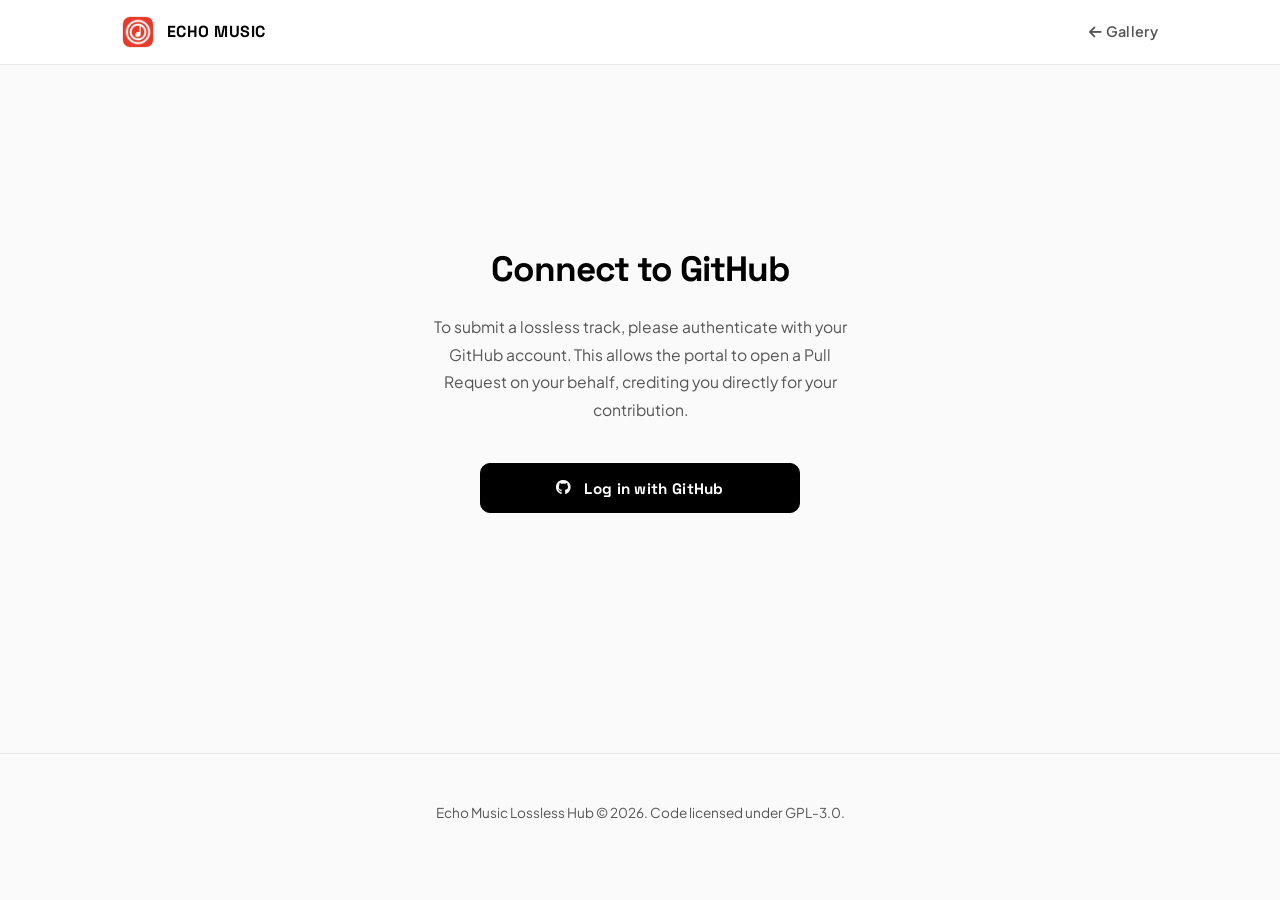
==== contribute.html @ 0c66d0cc "Bootstrap Echo Music lossless web portal Initial commit for the Lossless Hub site and contribution p" ====
<!DOCTYPE html>
<html lang="en">

<head>
    <meta charset="UTF-8">
    <meta name="viewport" content="width=device-width, initial-scale=1.0">
    <meta name="robots" content="noindex, nofollow">
    <meta name="theme-color" content="#121212">
    <title>Submit Lossless Track - Echo Music Lossless Hub</title>
    <link class="brand-favicon" rel="icon" type="image/png" href="App Logo/echo.png">
    <link rel="stylesheet" href="styles.css?v=4">
    <link rel="stylesheet" href="https://cdnjs.cloudflare.com/ajax/libs/font-awesome/6.4.0/css/all.min.css">
</head>

<body>
    <nav class="top-bar">
        <div class="top-bar-content">
            <a href="index.html" class="brand">
                <img src="App Logo/echo.png" alt="Echo Music Logo" class="app-icon">
                <span class="copyright">ECHO MUSIC</span>
            </a>
            <div class="nav-links">
                <a href="index.html" class="nav-link"><i class="fas fa-arrow-left"></i> Gallery</a>
            </div>
        </div>
    </nav>

    <main class="container contribute-container">

        <section id="login-section" class="auth-clean-section" style="display: none; text-align: center; max-width: 480px; margin: 4rem auto 0 auto;">
            <h3 class="auth-title">Connect to GitHub</h3>
            <p class="auth-desc">To submit a lossless track, please authenticate with your GitHub account. This allows the portal to open a Pull Request on your behalf, crediting you directly for your contribution.</p>
            <button id="login-btn" class="btn btn-primary btn-auth-login">
                <i class="fab fa-github"></i> Log in with GitHub
            </button>

        </section>

        <section id="form-section" class="form-card" style="display: none; max-width: 700px; margin: 0 auto;">
            <div id="user-profile" class="user-profile-bar">
                <div class="user-info">
                    <img id="user-avatar" src="" alt="Avatar" class="avatar-img">
                    <div>
                        <span class="signed-in-as">Logged in as</span>
                        <strong id="user-name" class="username-text"></strong>
                    </div>
                </div>
                <button id="logout-btn" class="btn-text-only" title="Sign Out">
                    <i class="fas fa-sign-out-alt"></i> Sign Out
                </button>
            </div>

            <form id="contrib-form" onsubmit="return false;">



                <div id="upload-panel">
                    <div class="form-group">
                        <label class="form-label">Lossless Audio File</label>
                        <div id="drop-zone" class="drag-drop-box">
                            <input type="file" id="file-input" accept="audio/flac,.flac" style="display: none;">
                            <i class="fas fa-cloud-upload-alt drop-icon"></i>
                            <h4 class="drop-text">Drag &amp; drop audio here, or <span class="browse-link">browse files</span></h4>
                            <p class="drop-subtext">Supports .flac only &mdash; Max 99 MB</p>
                        </div>

                        <div id="file-info-banner" class="file-details-banner" style="display: none;">
                            <div class="file-meta">
                                <i class="fas fa-file-audio file-icon"></i>
                                <div>
                                    <strong id="selected-file-name" class="file-name-text">audio.flac</strong>
                                    <span id="selected-file-size" class="file-size-text">0.00 MB</span>
                                </div>
                            </div>
                            <button type="button" id="remove-file-btn" class="btn-remove-file" title="Remove File">
                                <i class="fas fa-times"></i>
                            </button>
                        </div>
                    </div>

                    <div class="validation-container">
                        <h4 class="validation-title">Technical Requirements Validation</h4>
                        <div class="validation-list">
                            <div class="validation-item" id="check-format">
                                <i class="fas fa-circle-notch fa-spin check-status"></i>
                                <span>File format must be <code>.flac</code></span>
                            </div>
                            <div class="validation-item" id="check-size">
                                <i class="fas fa-circle-notch fa-spin check-status"></i>
                                <span>File size must be equal to or less than <strong>99 MB</strong></span>
                            </div>
                            <div class="validation-item" id="check-duration">
                                <i class="fas fa-circle-notch fa-spin check-status"></i>
                                <span>File must contain valid fLaC signature</span>
                            </div>
                            <div class="validation-item" id="check-aspect" style="display: none;">
                                <i class="fas fa-circle-notch fa-spin check-status"></i>
                                <span>Hidden item to preserve DOM structure</span>
                            </div>
                        </div>
                    </div>
                </div>

                <div id="existing-panel" style="display: none;">
                    <div class="form-group">
                        <label class="form-label">Search Existing Track</label>
                        <div class="existing-search-box">
                            <i class="fas fa-search existing-search-icon"></i>
                            <input type="text" id="existing-search" placeholder="Search by song, artist, or URL…" autocomplete="off">
                        </div>
                        <span class="field-desc">Search the library to find an audio file you want to reuse.</span>
                    </div>
                    <div id="existing-results" class="existing-results-list" style="display: none;"></div>
                    <div id="existing-selected-banner" class="existing-selected-card" style="display: none;">
                        <div class="existing-selected-meta">
                            <i class="fas fa-music existing-selected-icon"></i>
                            <div>
                                <strong id="existing-selected-title" class="existing-selected-name">Track Name</strong>
                                <span id="existing-selected-url" class="existing-selected-url-text"></span>
                            </div>
                        </div>
                        <button type="button" id="clear-existing-btn" class="btn-remove-file" title="Clear Selection">
                            <i class="fas fa-times"></i>
                        </button>
                    </div>
                </div>

                <div class="form-group" style="margin-top: 2rem;">
                    <label class="form-label">
                        Songs to Link
                        <span class="song-count-badge" id="song-count-badge">0 songs</span>
                    </label>
                    <span class="field-desc">Add one or more songs that should use this audio file. Each entry needs a song title and artist name.</span>

                    <div id="song-entries-list" class="song-entries-list"></div>

                    <button type="button" id="add-song-btn" class="btn-add-song">
                        <i class="fas fa-plus"></i> Add Song Entry
                    </button>
                </div>

                <button type="button" id="submit-track-btn" class="btn btn-primary" style="width: 100%; justify-content: center; margin-top: 2rem;" disabled>
                    <i class="fas fa-paper-plane"></i> Submit to GitHub
                </button>
            </form>
        </section>

        <section id="status-section" class="step-card status-card" style="display: none; max-width: 550px; margin: 0 auto; text-align: center;">
            <div id="status-loader" class="loader" style="margin: 2rem auto;"></div>
            <div id="status-success-icon" style="display: none; color: var(--accent-secondary); font-size: 4rem; margin: 2rem 0;">
                <i class="fas fa-check-circle"></i>
            </div>
            <div id="status-error-icon" style="display: none; color: #dc2626; font-size: 4rem; margin: 2rem 0;">
                <i class="fas fa-exclamation-circle"></i>
            </div>
            
            <h3 id="status-title">Uploading Track...</h3>
            <p id="status-message" style="color: var(--text-dim); margin-bottom: 2rem; line-height: 1.7;">Please hold tight while we configure your fork and create the pull request.</p>
            
            <div id="pr-link-container" style="display: none; margin-bottom: 2rem;">
                <a id="pr-link" href="#" target="_blank" class="btn btn-primary btn-github-pr" style="width: 100%; justify-content: center;">
                    <i class="fab fa-github"></i> View Pull Request on GitHub
                </a>
            </div>

            <button id="status-action-btn" class="btn btn-primary" style="display: none; width: 100%; justify-content: center;">
                Go Back
            </button>
        </section>
    </main>

    <footer>
        <div class="footer-content">
            <p>Echo Music Lossless Hub &copy; 2026. Code licensed under GPL-3.0.</p>
        </div>
    </footer>

    <script src="contribute.js?v=4"></script>
</body>

</html>
---- styles.css ----
@import url('https://fonts.googleapis.com/css2?family=Plus+Jakarta+Sans:wght@300;400;500;600;700;800&family=Space+Grotesk:wght@400;500;700&display=swap');

:root {
    --bg-light: #ffffff;
    --bg-alt: #fafafa;
    --card-bg: #ffffff;
    --card-border: #eaeaea;
    --card-hover-border: #111827;
    --text-main: #111827;
    --text-dim: #555555;
    --accent: #2563eb;
    --accent-secondary: #059669;
    --accent-monochrome: #000000;
    --transition: all 0.35s cubic-bezier(0.16, 1, 0.3, 1);
    --shadow-soft: 0 4px 20px -2px rgba(0, 0, 0, 0.04), 0 2px 8px -1px rgba(0, 0, 0, 0.02);
    --shadow-hover: 0 20px 40px -10px rgba(0, 0, 0, 0.08), 0 0 1px rgba(0, 0, 0, 0.1);
}

* {
    margin: 0;
    padding: 0;
    box-sizing: border-box;
}

::-webkit-scrollbar {
    width: 6px;
    height: 6px;
}

::-webkit-scrollbar-track {
    background: var(--bg-alt);
}

::-webkit-scrollbar-thumb {
    background: #cccccc;
    border-radius: 10px;
}

::-webkit-scrollbar-thumb:hover {
    background: var(--text-dim);
}

body {
    font-family: 'Plus Jakarta Sans', sans-serif;
    background-color: var(--bg-alt);
    color: var(--text-main);
    overflow-x: hidden;
    line-height: 1.6;
    -webkit-font-smoothing: antialiased;
}

.background-blob {
    display: none;
}

.top-bar {
    position: sticky;
    top: 0;
    width: 100%;
    background: rgba(255, 255, 255, 0.9);
    backdrop-filter: blur(12px);
    -webkit-backdrop-filter: blur(12px);
    border-bottom: 1px solid var(--card-border);
    z-index: 100;
    padding: 1rem 0;
}

.top-bar-content {
    max-width: 1100px;
    margin: 0 auto;
    padding: 0 2rem;
    display: flex;
    justify-content: space-between;
    align-items: center;
}

.brand {
    display: flex;
    align-items: center;
    gap: 0.8rem;
    text-decoration: none;
}

.app-icon {
    width: 32px;
    height: 32px;
    border-radius: 8px;
    border: 1px solid var(--card-border);
}

.copyright {
    font-family: 'Space Grotesk', sans-serif;
    font-size: 1rem;
    font-weight: 700;
    letter-spacing: 0.5px;
    color: var(--accent-monochrome);
}

.nav-links {
    display: flex;
    gap: 0.75rem;
    align-items: center;
}

.nav-hamburger {
    display: none;
    flex-direction: column;
    justify-content: center;
    align-items: center;
    gap: 5px;
    width: 38px;
    height: 38px;
    background: transparent;
    border: 1px solid var(--card-border);
    border-radius: 10px;
    cursor: pointer;
    padding: 0;
    transition: var(--transition);
    flex-shrink: 0;
}

.nav-hamburger span {
    display: block;
    width: 18px;
    height: 2px;
    background: var(--accent-monochrome);
    border-radius: 2px;
    transition: transform 0.25s ease, opacity 0.25s ease;
    transform-origin: center;
}

.nav-hamburger:hover {
    background: #f3f4f6;
    border-color: var(--accent-monochrome);
}

.nav-hamburger--open span:nth-child(1) {
    transform: translateY(7px) rotate(45deg);
}
.nav-hamburger--open span:nth-child(2) {
    opacity: 0;
    transform: scaleX(0);
}
.nav-hamburger--open span:nth-child(3) {
    transform: translateY(-7px) rotate(-45deg);
}

.nav-link {
    font-size: 0.9rem;
    font-weight: 600;
    color: var(--text-dim);
    text-decoration: none;
    transition: var(--transition);
    letter-spacing: 0.3px;
    border-bottom: 1px solid transparent;
}

.nav-link:hover {
    color: var(--accent-monochrome);
    border-color: var(--accent-monochrome);
}

.container {
    max-width: 1100px;
    margin: 0 auto;
    padding: 4rem 2rem 6rem 2rem;
}

header {
    text-align: center;
    margin-bottom: 6rem;
    display: flex;
    flex-direction: column;
    align-items: center;
}

.repo-badge {
    display: inline-flex;
    margin-bottom: 2rem;
    padding: 0.5rem 1.2rem;
    border-radius: 100px;
    background: #ffffff;
    border: 1px solid var(--card-border);
    transition: var(--transition);
}

.repo-badge:hover {
    border-color: var(--accent-monochrome);
    transform: translateY(-1px);
    box-shadow: 0 4px 12px rgba(0,0,0,0.03);
}

.repo-badge a {
    color: var(--text-main);
    text-decoration: none;
    font-size: 0.8rem;
    font-weight: 600;
    display: flex;
    align-items: center;
    gap: 0.5rem;
    letter-spacing: 0.3px;
}

.repo-badge i {
    color: var(--text-main);
    font-size: 0.95rem;
}

header h1 {
    font-family: 'Space Grotesk', sans-serif;
    font-size: 4rem;
    font-weight: 700;
    letter-spacing: -1.5px;
    line-height: 1.15;
    color: var(--accent-monochrome);
    margin-bottom: 1.5rem;
}

header p {
    font-size: 1.15rem;
    color: var(--text-dim);
    max-width: 600px;
    margin: 0 auto;
    line-height: 1.7;
}

.cta-container {
    display: flex;
    gap: 1rem;
    justify-content: center;
    margin-top: 2.5rem;
}

.btn {
    display: inline-flex;
    align-items: center;
    gap: 0.6rem;
    padding: 0.85rem 1.8rem;
    text-decoration: none;
    font-weight: 600;
    border-radius: 8px;
    transition: var(--transition);
    font-size: 0.9rem;
    cursor: pointer;
}

.btn-primary {
    background: var(--accent-monochrome);
    color: #ffffff;
    border: 1px solid var(--accent-monochrome);
}

.btn-primary:hover {
    background: #222222;
    border-color: #222222;
    transform: translateY(-2px);
    box-shadow: 0 8px 16px rgba(0, 0, 0, 0.1);
}

.btn-secondary {
    background: #ffffff;
    color: var(--text-main);
    border: 1px solid var(--card-border);
}

.btn-secondary:hover {
    background: var(--bg-alt);
    border-color: var(--accent-monochrome);
    transform: translateY(-2px);
}

.instructions-section {
    margin-bottom: 6rem;
}

.section-title {
    font-family: 'Space Grotesk', sans-serif;
    font-size: 1.75rem;
    font-weight: 700;
    margin-bottom: 3rem;
    display: flex;
    align-items: center;
    gap: 0.8rem;
    color: var(--accent-monochrome);
}

.section-title::before {
    content: '';
    width: 24px;
    height: 3px;
    background: var(--accent-monochrome);
    border-radius: 2px;
}

.instruction-grid {
    display: grid;
    grid-template-columns: repeat(auto-fit, minmax(280px, 1fr));
    gap: 2rem;
}

.step-card {
    background: var(--card-bg);
    border: 1px solid var(--card-border);
    padding: 2.5rem 2rem;
    border-radius: 16px;
    transition: var(--transition);
    position: relative;
}

.step-card:hover {
    transform: translateY(-4px);
    border-color: var(--card-hover-border);
    box-shadow: var(--shadow-hover);
}

.step-number {
    font-family: 'Space Grotesk', sans-serif;
    font-size: 4rem;
    font-weight: 700;
    line-height: 1;
    color: #eaeaea;
    position: absolute;
    top: 1rem;
    right: 1.5rem;
    pointer-events: none;
}

.step-card i {
    font-size: 2rem;
    color: var(--accent-monochrome);
    margin-bottom: 1.5rem;
    display: inline-block;
}

.step-card h3 {
    margin-bottom: 0.8rem;
    font-size: 1.25rem;
    font-weight: 700;
    color: var(--accent-monochrome);
}

.step-card p {
    color: var(--text-dim);
    font-size: 0.95rem;
    line-height: 1.6;
}

.step-card code {
    background: #f3f4f6;
    padding: 0.15rem 0.35rem;
    border-radius: 4px;
    font-family: 'Space Grotesk', monospace;
    font-size: 0.85rem;
    color: #d11a2a;
    border: 1px solid #e5e7eb;
}

.requirements-box {
    margin-top: 3.5rem;
    background: var(--bg-light);
    border: 1px solid var(--card-border);
    border-radius: 100px;
    padding: 0.8rem 2rem;
    box-shadow: var(--shadow-soft);
    display: flex;
    justify-content: center;
}

.req-content {
    display: flex;
    align-items: center;
    justify-content: center;
    gap: 1.25rem;
    flex-wrap: wrap;
    font-size: 0.88rem;
    color: var(--text-dim);
    line-height: 1.2;
}

.req-label {
    font-family: 'Space Grotesk', sans-serif;
    font-weight: 700;
    color: var(--text-main);
    display: flex;
    align-items: center;
    gap: 0.4rem;
    text-transform: uppercase;
    font-size: 0.8rem;
    letter-spacing: 0.5px;
}

.req-label i {
    font-size: 1.1rem;
    color: var(--accent-monochrome);
}

.req-item {
    display: inline-flex;
    align-items: center;
}

.req-divider {
    color: #d1d5db;
    font-weight: bold;
    user-select: none;
}

.search-container {
    margin: 2.5rem auto;
    max-width: 550px;
    position: relative;
}

.search-container::before {
    content: '\f002';
    font-family: 'Font Awesome 6 Free';
    font-weight: 900;
    position: absolute;
    left: 1.3rem;
    top: 50%;
    transform: translateY(-50%);
    color: #9ca3af;
    font-size: 1rem;
    transition: var(--transition);
    pointer-events: none;
    opacity: 0.7;
}

#search-input {
    width: 100%;
    background: #ffffff;
    border: 1px solid var(--card-border);
    padding: 0.9rem 1.2rem 0.9rem 2.8rem;
    border-radius: 100px;
    color: var(--text-main);
    font-size: 1rem;
    outline: none;
    transition: var(--transition);
    font-family: inherit;
    box-shadow: 0 2px 10px rgba(0,0,0,0.01);
}

#search-input:focus {
    border-color: var(--accent-monochrome);
    box-shadow: 
        0 4px 20px rgba(0, 0, 0, 0.05),
        0 0 0 3px rgba(0, 0, 0, 0.03);
}

#search-input:focus + ::before {
    color: var(--accent-monochrome);
}

.status-bar {
    display: flex;
    justify-content: space-between;
    align-items: center;
    margin-top: 5rem;
    margin-bottom: 2rem;
    padding-bottom: 1rem;
    border-bottom: 1px solid var(--card-border);
}

.status-bar h2 {
    font-family: 'Space Grotesk', sans-serif;
    font-size: 1.6rem;
    font-weight: 700;
    color: var(--accent-monochrome);
}

.status-bar span {
    font-family: 'Space Grotesk', sans-serif;
    font-size: 0.8rem;
    font-weight: 700;
    text-transform: uppercase;
    letter-spacing: 1px;
    color: var(--accent-monochrome);
    background: #ffffff;
    padding: 0.35rem 0.85rem;
    border-radius: 100px;
    border: 1px solid var(--card-border);
}

.grid {
    display: grid;
    grid-template-columns: repeat(auto-fill, minmax(350px, 1fr));
    gap: 1rem;
}

.track-card {
    background: #ffffff;
    border: 1px solid var(--card-border);
    border-radius: 16px;
    overflow: hidden;
    transition: var(--transition);
    display: flex;
    flex-direction: row;
    align-items: center;
    padding: 0.75rem;
    box-shadow: var(--shadow-soft);
}

.track-card:hover {
    transform: translateY(-2px);
    border-color: var(--card-hover-border);
    box-shadow: var(--shadow-hover);
}

.audio-preview {
    width: 64px;
    height: 64px;
    min-width: 64px;
    border-radius: 12px;
    position: relative;
    background: #000;
    overflow: hidden;
}

.audio-preview audio {
    width: 100%;
    height: 100%;
    object-fit: cover;
    opacity: 0.9;
    transition: var(--transition);
}

.track-card:hover audio {
    opacity: 1;
}

.audio-preview::after {
    content: '\f028';
    font-family: 'Font Awesome 6 Free';
    font-weight: 900;
    position: absolute;
    top: 50%;
    left: 50%;
    transform: translate(-50%, -50%) scale(0.9);
    font-size: 2.2rem;
    color: rgba(255, 255, 255, 0.9);
    opacity: 0;
    transition: var(--transition);
    pointer-events: none;
}

.track-card:hover .audio-preview::after {
    opacity: 1;
    transform: translate(-50%, -50%) scale(1);
}

.card-info {
    flex: 1;
    display: flex;
    flex-direction: column;
    justify-content: center;
    padding: 0 1rem;
    min-width: 0; /* allows text truncation */
    background: transparent;
}

.card-info h2 {
    font-size: 1.05rem;
    margin-bottom: 0.25rem;
    font-weight: 700;
    color: var(--accent-monochrome);
    white-space: nowrap;
    overflow: hidden;
    text-overflow: ellipsis;
}

.card-info h3 {
    font-size: 0.85rem;
    color: var(--text-dim);
    font-weight: 500;
    white-space: nowrap;
    overflow: hidden;
    text-overflow: ellipsis;
}

.availability-section {
    margin-top: 6rem;
}

.list-container {
    display: flex;
    flex-direction: column;
    gap: 0.75rem;
    margin-top: 1.5rem;
}

.list-item {
    display: flex;
    justify-content: space-between;
    align-items: center;
    background: #ffffff;
    border: 1px solid var(--card-border);
    padding: 1.1rem 1.6rem;
    border-radius: 12px;
    transition: var(--transition);
    box-shadow: var(--shadow-soft);
}

.list-item:hover {
    transform: translateX(6px);
    border-color: var(--card-hover-border);
    box-shadow: 0 6px 15px rgba(0, 0, 0, 0.04);
}

.item-info {
    display: flex;
    flex-direction: column;
    gap: 0.15rem;
}

.item-info strong {
    font-size: 1.05rem;
    color: var(--text-main);
    font-weight: 600;
}

.item-info span {
    font-size: 0.85rem;
    color: var(--text-dim);
}

.list-item .status-badge {
    display: flex;
    align-items: center;
    gap: 0.4rem;
    color: var(--accent-secondary);
    font-weight: 700;
    font-size: 0.8rem;
    text-transform: uppercase;
    letter-spacing: 0.5px;
    background: #ecfdf5;
    padding: 0.3rem 0.8rem;
    border-radius: 100px;
    border: 1px solid #d1fae5;
}

.loader {
    width: 40px;
    height: 40px;
    border: 2px solid #eaeaea;
    border-top: 2px solid var(--accent-monochrome);
    border-radius: 50%;
    animation: spin 0.8s linear infinite;
    margin: 5rem auto;
}

@keyframes spin {
    to { transform: rotate(360deg); }
}

.error-state, .empty-state {
    grid-column: 1/-1;
    text-align: center;
    border-radius: 12px;
    font-size: 0.95rem;
}

.error-state {
    padding: 2.5rem;
    background: #fef2f2;
    border: 1px solid #fee2e2;
    color: #991b1b;
}

.empty-state {
    padding: 3.5rem;
    background: #ffffff;
    border: 1px dashed var(--card-border);
    color: var(--text-dim);
}

footer {
    margin-top: 6rem;
    padding: 3rem 0;
    border-top: 1px solid var(--card-border);
}

.footer-content {
    max-width: 1100px;
    margin: 0 auto;
    padding: 0 2rem;
    text-align: center;
    color: var(--text-dim);
    font-size: 0.85rem;
}

footer p {
    margin-bottom: 0.5rem;
}

footer a {
    color: var(--accent-monochrome);
    text-decoration: none;
    font-weight: 600;
    transition: var(--transition);
    border-bottom: 1px solid transparent;
}

footer a:hover {
    border-color: var(--accent-monochrome);
}

@media (max-width: 1024px) {
    header h1 { font-size: 3.4rem; }
    .grid {
        grid-template-columns: repeat(auto-fill, minmax(210px, 1fr));
    }
}

@media (max-width: 768px) {
    header h1 { font-size: 2.5rem; }
    header p { font-size: 1rem; }
    .container { padding: 2rem 1rem; }
    .top-bar-content {
        padding: 0 1rem;
    }
    .grid {
        grid-template-columns: repeat(auto-fill, minmax(150px, 1fr));
        gap: 1rem;
    }
    .step-card {
        padding: 2rem 1.5rem;
    }
    .list-item {
        padding: 1rem;
    }
}

@media (max-width: 600px) {
    .nav-hamburger {
        display: flex;
    }

    .nav-links {
        display: none;
        position: absolute;
        top: 100%;
        left: 0;
        right: 0;
        background: rgba(255, 255, 255, 0.98);
        backdrop-filter: blur(16px);
        -webkit-backdrop-filter: blur(16px);
        border-top: 1px solid var(--card-border);
        border-bottom: 1px solid var(--card-border);
        flex-direction: column;
        align-items: stretch;
        gap: 0;
        padding: 0.75rem 1rem;
        box-shadow: 0 8px 24px rgba(0, 0, 0, 0.08);
        z-index: 99;
    }

    .nav-links.nav-open {
        display: flex;
    }

    .nav-links .nav-support-btn {
        border-radius: 10px;
        padding: 0.75rem 1rem;
        font-size: 0.88rem;
        text-align: left;
        justify-content: flex-start;
        border: none;
        border-bottom: 1px solid var(--card-border);
        letter-spacing: 0;
        text-transform: none;
        font-weight: 600;
        color: var(--text-main);
    }

    .nav-links .nav-support-btn:last-child {
        border-bottom: none;
    }

    .nav-links .nav-support-btn:hover,
    .nav-links .nav-active-btn {
        background: #f3f4f6;
        color: var(--accent-monochrome);
    }

    .top-bar {
        position: sticky;
    }

    .top-bar-content {
        position: relative;
    }
}


@media (max-width: 480px) {
    header h1 { 
        font-size: 2rem; 
        letter-spacing: -1px;
    }
    header p {
        font-size: 0.9rem;
    }
    .copyright {
        font-size: 0.85rem;
    }
    .top-bar {
        padding: 0.8rem 0;
    }
    .nav-links {
        gap: 1rem;
    }
    .nav-link {
        font-size: 0.85rem;
    }
    .grid {
        grid-template-columns: repeat(2, 1fr); 
        gap: 0.75rem;
    }
    .video-preview::after {
        font-size: 1.5rem;
    }
    .card-info {
        padding: 0.8rem;
    }
    .card-info h2 {
        font-size: 0.9rem;
    }
    .card-info h3 {
        font-size: 0.75rem;
    }
    .btn {
        width: 100%;
        justify-content: center;
        padding: 0.75rem 1.2rem;
        font-size: 0.85rem;
    }
    .cta-container {
        flex-direction: column;
        width: 100%;
        gap: 0.75rem;
    }
    .instructions-section {
        margin-bottom: 3.5rem;
    }
    .step-card {
        padding: 1.5rem;
    }
    .requirements-box {
        border-radius: 12px;
        padding: 1.25rem 1rem;
    }
    .req-content {
        display: grid;
        grid-template-columns: repeat(2, 1fr);
        gap: 0.75rem 0.5rem;
        text-align: center;
        font-size: 0.82rem;
    }
    .req-label {
        grid-column: 1 / -1;
        justify-content: center;
        margin-bottom: 0.25rem;
        font-size: 0.78rem;
    }
    .req-divider {
        display: none;
    }
    .status-bar {
        flex-direction: column;
        gap: 0.5rem;
        align-items: center;
        text-align: center;
        margin-top: 3.5rem;
    }
    .status-bar h2 {
        font-size: 1.4rem;
    }
    .status-bar span {
        font-size: 0.75rem;
    }
    .support-box {
        padding: 1.5rem 1.25rem;
        border-radius: 12px;
        margin-bottom: 2rem;
    }
    .support-box h3 {
        font-size: 1.15rem;
    }
    .support-box p {
        font-size: 0.85rem;
        margin-bottom: 1.25rem;
    }
    .support-buttons {
        flex-direction: column;
        gap: 0.75rem;
        width: 100%;
    }
    .btn-support {
        width: 100%;
        justify-content: center;
        padding: 0.75rem;
        font-size: 0.85rem;
    }
    .list-item {
        padding: 0.85rem;
        flex-direction: column;
        align-items: flex-start;
        gap: 0.4rem;
    }
    .list-item .status-badge {
        align-self: flex-start;
        font-size: 0.7rem;
        padding: 0.2rem 0.6rem;
    }
}

.highlight-red {
    color: #e11d48 !important;
    font-weight: 700;
}

.local-warning-banner {
    background: #fff5f5;
    border: 1px solid #fee2e2;
    color: #b91c1c;
    padding: 0.75rem 1.25rem;
    border-radius: 8px;
    font-size: 0.85rem;
    margin: 0.5rem auto 2.5rem auto;
    max-width: 550px;
    text-align: center;
    display: flex;
    align-items: center;
    justify-content: center;
    gap: 0.6rem;
    font-weight: 500;
    box-shadow: 0 1px 2px rgba(0, 0, 0, 0.02);
}

.local-warning-banner i {
    font-size: 1rem;
    color: #ef4444;
}

.local-warning-banner code {
    background: #fef2f2;
    padding: 0.1rem 0.3rem;
    border-radius: 4px;
    border: 1px solid #fee2e2;
    font-family: monospace;
    font-size: 0.8rem;
    color: #b91c1c;
}

.nav-support-btn {
    padding: 0.45rem 1.2rem;
    font-size: 0.82rem;
    border-radius: 100px;
    border: 1px solid var(--accent-monochrome);
    color: var(--accent-monochrome);
    background: transparent;
    font-weight: 700;
    text-transform: uppercase;
    letter-spacing: 0.5px;
    text-decoration: none;
    transition: var(--transition);
}

.nav-support-btn:hover {
    background: var(--accent-monochrome);
    color: #ffffff;
}

.support-box {
    margin-bottom: 3rem;
    padding: 2rem;
    background: #ffffff;
    border: 1px solid var(--card-border);
    border-radius: 16px;
    text-align: center;
    box-shadow: var(--shadow-soft);
}

.support-box h3 {
    font-family: 'Space Grotesk', sans-serif;
    font-size: 1.25rem;
    font-weight: 700;
    margin-bottom: 0.5rem;
    color: var(--accent-monochrome);
}

.support-box p {
    font-size: 0.92rem;
    color: var(--text-dim);
    margin-bottom: 1.5rem;
    max-width: 500px;
    margin-left: auto;
    margin-right: auto;
}

.support-buttons {
    display: flex;
    justify-content: center;
    gap: 1rem;
    flex-wrap: wrap;
}

.btn-support {
    padding: 0.6rem 1.2rem;
    font-size: 0.85rem;
    font-weight: 600;
    text-decoration: none;
    border-radius: 8px;
    display: inline-flex;
    align-items: center;
    gap: 0.5rem;
    transition: var(--transition);
    border: 1px solid var(--card-border);
    background: #ffffff;
    color: var(--text-main);
}

.btn-support:hover {
    transform: translateY(-1px);
    box-shadow: 0 4px 12px rgba(0, 0, 0, 0.05);
}

.btn-support.support-web:hover {
    background: var(--accent-monochrome);
    color: #ffffff;
    border-color: var(--accent-monochrome);
}

.btn-support.github:hover {
    background: #000000;
    color: #ffffff;
    border-color: #000000;
}

.btn-support.discord:hover {
    background: #5865F2;
    color: #ffffff;
    border-color: #5865F2;
}

.btn-support.telegram:hover {
    background: #24A1DE;
    color: #ffffff;
    border-color: #24A1DE;
}

.footer-credits {
    padding-top: 2rem;
    border-top: 1px solid var(--card-border);
}

.contribute-container {
    max-width: 680px !important;
}

.auth-clean-section {
    padding: 3rem 1rem;
    transition: var(--transition);
}

.auth-title {
    font-family: 'Space Grotesk', sans-serif;
    font-size: 2.2rem !important;
    font-weight: 700;
    color: var(--accent-monochrome);
    margin-bottom: 1rem;
    letter-spacing: -1px;
}

.auth-desc {
    font-family: 'Plus Jakarta Sans', sans-serif;
    font-size: 0.98rem;
    line-height: 1.75;
    color: var(--text-dim);
    max-width: 440px;
    margin: 0 auto 2.5rem auto;
}

.btn-auth-login {
    width: 100%;
    max-width: 320px;
    margin: 0 auto;
    justify-content: center;
    font-family: 'Space Grotesk', sans-serif;
    font-weight: 700;
    font-size: 0.95rem;
    padding: 0.95rem 2.2rem;
    border-radius: 10px;
    background: #000000;
    color: #ffffff;
    border: 1px solid #000000;
    transition: var(--transition);
    display: inline-flex;
    align-items: center;
    gap: 0.8rem;
}

.btn-auth-login:hover {
    background: #222222;
    border-color: #222222;
    transform: translateY(-2px);
    box-shadow: 0 8px 25px rgba(0, 0, 0, 0.12);
}

.auth-card h3, .form-card h3, .status-card h3 {
    font-family: 'Space Grotesk', sans-serif;
    font-weight: 700;
    font-size: 1.5rem;
    margin-bottom: 0.8rem;
    color: var(--accent-monochrome);
}

.form-card {
    background: #ffffff;
    border: 1px solid var(--card-border);
    border-radius: 20px;
    box-shadow: var(--shadow-soft);
    padding: 2.5rem;
}

.user-profile-bar {
    display: flex;
    justify-content: space-between;
    align-items: center;
    padding-bottom: 1.5rem;
    margin-bottom: 2rem;
    border-bottom: 1px solid var(--card-border);
}

.user-info {
    display: flex;
    align-items: center;
    gap: 0.8rem;
}

.avatar-img {
    width: 38px;
    height: 38px;
    border-radius: 50%;
    border: 1px solid var(--card-border);
}

.signed-in-as {
    display: block;
    font-size: 0.75rem;
    color: var(--text-dim);
}

.username-text {
    font-size: 0.92rem;
    color: var(--text-main);
}

.btn-text-only {
    background: none;
    border: none;
    color: #ef4444;
    font-size: 0.85rem;
    font-weight: 600;
    cursor: pointer;
    display: flex;
    align-items: center;
    gap: 0.4rem;
    padding: 0.5rem;
    border-radius: 6px;
    transition: var(--transition);
}

.btn-text-only:hover {
    background: #fef2f2;
}

.form-group {
    margin-bottom: 1.8rem;
    display: flex;
    flex-direction: column;
    gap: 0.5rem;
}

.form-label {
    font-family: 'Space Grotesk', sans-serif;
    font-weight: 700;
    font-size: 0.95rem;
    color: var(--text-main);
}

.field-desc {
    font-size: 0.8rem;
    color: var(--text-dim);
}

.form-group input[type="text"] {
    width: 100%;
    background: #ffffff;
    border: 1px solid var(--card-border);
    padding: 0.9rem 1.1rem;
    border-radius: 10px;
    color: var(--text-main);
    font-size: 0.95rem;
    outline: none;
    transition: var(--transition);
    font-family: inherit;
}

.form-group input[type="text"]:focus {
    border-color: var(--accent-monochrome);
    box-shadow: 0 4px 12px rgba(0, 0, 0, 0.02), 0 0 0 3px rgba(0, 0, 0, 0.02);
}

.segmented-control {
    display: flex;
    background: var(--bg-alt);
    padding: 0.3rem;
    border-radius: 10px;
    border: 1px solid var(--card-border);
}

.segmented-control input[type="radio"] {
    display: none;
}

.segment-btn {
    flex: 1;
    text-align: center;
    padding: 0.75rem;
    font-size: 0.88rem;
    font-family: 'Space Grotesk', sans-serif;
    font-weight: 700;
    color: var(--text-dim);
    border-radius: 8px;
    cursor: pointer;
    transition: var(--transition);
    display: flex;
    align-items: center;
    justify-content: center;
    gap: 0.5rem;
}

.segmented-control input[type="radio"]:checked + .segment-btn {
    background: #ffffff;
    color: var(--text-main);
    box-shadow: 0 2px 8px rgba(0,0,0,0.04);
}

.drag-drop-box {
    border: 2px dashed #d1d5db;
    border-radius: 14px;
    padding: 3rem 2rem;
    text-align: center;
    background: var(--bg-alt);
    cursor: pointer;
    transition: var(--transition);
    display: flex;
    flex-direction: column;
    align-items: center;
    gap: 0.5rem;
}

.drag-drop-box:hover, .drag-drop-box.drag-active {
    border-color: var(--accent-monochrome);
    background: #ffffff;
    box-shadow: var(--shadow-soft);
}

.drop-icon {
    font-size: 2.2rem;
    color: var(--text-dim);
    margin-bottom: 0.5rem;
    transition: var(--transition);
}

.drag-drop-box:hover .drop-icon {
    transform: translateY(-3px);
    color: var(--accent-monochrome);
}

.drop-text {
    font-family: 'Space Grotesk', sans-serif;
    font-size: 0.95rem;
    font-weight: 700;
    color: var(--text-main);
}

.browse-link {
    color: var(--accent);
    text-decoration: underline;
}

.drop-subtext {
    font-size: 0.8rem;
    color: var(--text-dim);
}

.file-details-banner {
    display: flex;
    justify-content: space-between;
    align-items: center;
    background: #ffffff;
    border: 1px solid var(--card-border);
    border-radius: 10px;
    padding: 0.9rem 1.2rem;
    box-shadow: var(--shadow-soft);
}

.file-meta {
    display: flex;
    align-items: center;
    gap: 0.8rem;
}

.file-icon {
    font-size: 1.6rem;
    color: var(--text-dim);
}

.file-name-text {
    display: block;
    font-size: 0.9rem;
    font-weight: 600;
    color: var(--text-main);
    word-break: break-all;
}

.file-size-text {
    display: block;
    font-size: 0.75rem;
    color: var(--text-dim);
}

.btn-remove-file {
    background: none;
    border: none;
    color: var(--text-dim);
    font-size: 1rem;
    cursor: pointer;
    padding: 0.4rem;
    border-radius: 50%;
    display: flex;
    align-items: center;
    justify-content: center;
    transition: var(--transition);
}

.btn-remove-file:hover {
    background: var(--bg-alt);
    color: #ef4444;
}

.validation-container {
    background: #ffffff;
    border: 1px solid var(--card-border);
    border-radius: 14px;
    padding: 1.8rem;
    margin-top: 2rem;
    box-shadow: var(--shadow-soft);
}

.validation-title {
    font-family: 'Space Grotesk', sans-serif;
    font-weight: 700;
    font-size: 0.88rem;
    text-transform: uppercase;
    letter-spacing: 0.5px;
    color: var(--text-main);
    margin-bottom: 1.2rem;
    border-bottom: 1px solid var(--card-border);
    padding-bottom: 0.6rem;
}

.validation-list {
    display: flex;
    flex-direction: column;
    gap: 0.8rem;
}

.validation-item {
    display: flex;
    align-items: center;
    gap: 0.7rem;
    font-size: 0.88rem;
    color: var(--text-dim);
    transition: var(--transition);
    font-weight: 500;
}

.validation-item code {
    background: var(--bg-alt);
    border: 1px solid var(--card-border);
    padding: 0.15rem 0.35rem;
    border-radius: 4px;
    font-family: monospace;
    font-size: 0.8rem;
    color: #ef4444;
}

.validation-item .check-status {
    font-size: 1rem;
    color: #9ca3af;
}

.validation-item.valid {
    color: var(--text-main);
}
.validation-item.valid .check-status {
    color: var(--accent-secondary);
}

.validation-item.invalid {
    color: #dc2626;
}
.validation-item.invalid .check-status {
    color: #dc2626;
}

.status-card {
    padding: 4rem 3rem;
}

.btn-github-pr {
    background: #24292f;
    border-color: #24292f;
}

.btn-github-pr i {
    font-size: 1.2rem;
}

.btn-github-pr:hover {
    background: #1b1f23;
    border-color: #1b1f23;
}


.contribute-container .btn {
    font-family: 'Space Grotesk', sans-serif;
    font-weight: 700;
    border-radius: 10px;
    padding: 0.9rem 2.2rem;
    letter-spacing: 0.3px;
    transition: var(--transition);
}

.contribute-container .btn-primary {
    background: var(--accent-monochrome);
    color: #ffffff;
    border: 1px solid var(--accent-monochrome);
}

.contribute-container .btn-primary:hover {
    background: #1f2937;
    border-color: #1f2937;
    transform: translateY(-2px);
    box-shadow: 0 8px 20px rgba(0, 0, 0, 0.08);
}

.contribute-container .btn-primary:disabled {
    background: #d1d5db;
    border-color: #d1d5db;
    color: #9ca3af;
    cursor: not-allowed;
    transform: none;
    box-shadow: none;
}

.contribute-container .btn-secondary {
    background: #ffffff;
    color: var(--text-main);
    border: 1px solid var(--card-border);
}

.contribute-container .btn-secondary:hover {
    background: var(--bg-alt);
    border-color: var(--accent-monochrome);
    transform: translateY(-2px);
    box-shadow: 0 8px 20px rgba(0, 0, 0, 0.04);
}

.limit-status-banner {
    background: rgba(0, 0, 0, 0.02);
    border: 1px solid var(--card-border);
    padding: 1.25rem;
    border-radius: 12px;
    margin-top: 2rem;
    text-align: left;
}

.limit-bar-container {
    width: 100%;
    height: 6px;
    background: rgba(0, 0, 0, 0.05);
    border-radius: 3px;
    overflow: hidden;
    margin-bottom: 0.75rem;
}

.limit-bar-fill {
    height: 100%;
    background: var(--accent-monochrome);
    border-radius: 3px;
    transition: width 0.5s ease;
}

.limit-text {
    font-size: 0.85rem;
    color: var(--text-dim);
    line-height: 1.4;
    margin: 0;
}

.limit-warning {
    color: #dc2626;
    font-weight: 600;
}

@media (max-width: 480px) {
    .form-card, .auth-card, .status-card {
        padding: 1.5rem 1.25rem;
        border-radius: 16px;
    }
    .segmented-control {
        flex-direction: column;
        gap: 0.25rem;
    }
    .drag-drop-box {
        padding: 1.5rem 1rem;
    }
    .file-details-banner {
        padding: 0.75rem 0.9rem;
    }
}


.song-count-badge {
    display: inline-flex;
    align-items: center;
    background: var(--accent-monochrome);
    color: #ffffff;
    font-size: 0.72rem;
    font-weight: 700;
    padding: 0.15rem 0.55rem;
    border-radius: 100px;
    margin-left: 0.5rem;
    letter-spacing: 0.3px;
    vertical-align: middle;
    transition: var(--transition);
}

.song-entries-list {
    display: flex;
    flex-direction: column;
    gap: 0.75rem;
    margin-top: 0.75rem;
    margin-bottom: 0.75rem;
}

.song-entry-row {
    display: flex;
    align-items: center;
    gap: 0.6rem;
    background: #ffffff;
    border: 1px solid var(--card-border);
    border-radius: 12px;
    padding: 0.75rem 0.9rem;
    box-shadow: var(--shadow-soft);
    transition: var(--transition);
    animation: rowSlideIn 0.18s ease;
}

@keyframes rowSlideIn {
    from { opacity: 0; transform: translateY(-6px); }
    to   { opacity: 1; transform: translateY(0); }
}

.song-entry-row:hover {
    border-color: #c4c9d1;
    box-shadow: 0 4px 14px rgba(0,0,0,0.06);
}

.song-entry-fields {
    display: flex;
    flex: 1;
    gap: 0.6rem;
    flex-wrap: wrap;
}

.song-entry-fields input[type="text"] {
    flex: 1;
    min-width: 140px;
    background: var(--bg-alt);
    border: 1px solid var(--card-border);
    padding: 0.65rem 0.9rem;
    border-radius: 8px;
    color: var(--text-main);
    font-size: 0.88rem;
    outline: none;
    transition: var(--transition);
    font-family: inherit;
}

.song-entry-fields input[type="text"]:focus {
    border-color: var(--accent-monochrome);
    background: #ffffff;
    box-shadow: 0 0 0 3px rgba(0, 0, 0, 0.04);
}

.song-entry-fields input[type="text"]::placeholder {
    color: #b0b6bf;
    font-size: 0.84rem;
}

.btn-remove-song-entry {
    flex-shrink: 0;
    background: none;
    border: none;
    color: #c4c9d1;
    font-size: 0.88rem;
    cursor: pointer;
    padding: 0.5rem;
    border-radius: 8px;
    display: flex;
    align-items: center;
    justify-content: center;
    transition: var(--transition);
}

.btn-remove-song-entry:hover {
    background: #fef2f2;
    color: #ef4444;
}

.btn-add-song {
    display: inline-flex;
    align-items: center;
    gap: 0.45rem;
    background: var(--bg-alt);
    border: 1.5px dashed #d1d5db;
    color: var(--text-dim);
    font-size: 0.88rem;
    font-weight: 600;
    font-family: 'Space Grotesk', sans-serif;
    padding: 0.65rem 1.2rem;
    border-radius: 10px;
    cursor: pointer;
    transition: var(--transition);
    width: 100%;
    justify-content: center;
    letter-spacing: 0.2px;
}

.btn-add-song:hover {
    border-color: var(--accent-monochrome);
    color: var(--accent-monochrome);
    background: #ffffff;
    box-shadow: var(--shadow-soft);
}


.existing-search-box {
    position: relative;
    display: flex;
    align-items: center;
}

.existing-search-icon {
    position: absolute;
    left: 0.95rem;
    color: var(--text-dim);
    font-size: 0.88rem;
    pointer-events: none;
}

.existing-search-box input[type="text"] {
    width: 100%;
    background: #ffffff;
    border: 1px solid var(--card-border);
    padding: 0.9rem 1.1rem 0.9rem 2.6rem;
    border-radius: 10px;
    color: var(--text-main);
    font-size: 0.95rem;
    outline: none;
    transition: var(--transition);
    font-family: inherit;
}

.existing-search-box input[type="text"]:focus {
    border-color: var(--accent-monochrome);
    box-shadow: 0 0 0 3px rgba(0, 0, 0, 0.04);
}

.existing-results-list {
    background: #ffffff;
    border: 1px solid var(--card-border);
    border-radius: 12px;
    overflow: hidden;
    box-shadow: 0 8px 24px rgba(0,0,0,0.06);
    margin-top: 0.5rem;
    max-height: 300px;
    overflow-y: auto;
}

.existing-result-item {
    display: flex;
    justify-content: space-between;
    align-items: center;
    width: 100%;
    padding: 0.75rem 1rem;
    border: none;
    background: none;
    text-align: left;
    cursor: pointer;
    transition: background 0.12s;
    gap: 0.75rem;
    border-bottom: 1px solid var(--card-border);
}

.existing-result-item:last-child {
    border-bottom: none;
}

.existing-result-item:hover {
    background: var(--bg-alt);
}

.existing-result-label {
    display: flex;
    flex-direction: column;
    gap: 0.1rem;
    flex: 1;
    min-width: 0;
}

.existing-result-song {
    font-size: 0.9rem;
    font-weight: 600;
    color: var(--text-main);
    white-space: nowrap;
    overflow: hidden;
    text-overflow: ellipsis;
}

.existing-result-artist {
    font-size: 0.78rem;
    color: var(--text-dim);
    white-space: nowrap;
    overflow: hidden;
    text-overflow: ellipsis;
}

.existing-result-url {
    font-size: 0.72rem;
    color: var(--text-dim);
    font-family: monospace;
    background: var(--bg-alt);
    padding: 0.2rem 0.45rem;
    border-radius: 5px;
    border: 1px solid var(--card-border);
    white-space: nowrap;
    overflow: hidden;
    text-overflow: ellipsis;
    max-width: 160px;
    flex-shrink: 0;
}

.existing-no-results {
    font-size: 0.88rem;
    color: var(--text-dim);
    text-align: center;
    padding: 1.5rem;
    margin: 0;
}

.existing-selected-card {
    display: flex;
    justify-content: space-between;
    align-items: center;
    background: #f0fdf4;
    border: 1px solid #86efac;
    border-radius: 10px;
    padding: 0.9rem 1.1rem;
    margin-top: 0.5rem;
    gap: 0.75rem;
    animation: rowSlideIn 0.18s ease;
}

.existing-selected-meta {
    display: flex;
    align-items: center;
    gap: 0.75rem;
    min-width: 0;
    flex: 1;
}

.existing-selected-icon {
    font-size: 1.4rem;
    color: #16a34a;
    flex-shrink: 0;
}

.existing-selected-name {
    display: block;
    font-size: 0.9rem;
    font-weight: 600;
    color: #15803d;
    white-space: nowrap;
    overflow: hidden;
    text-overflow: ellipsis;
}

.existing-selected-url-text {
    display: block;
    font-size: 0.76rem;
    color: #4ade80;
    font-family: monospace;
    white-space: nowrap;
    overflow: hidden;
    text-overflow: ellipsis;
    color: #16a34a;
    opacity: 0.7;
}

@media (max-width: 480px) {
    .song-entry-fields {
        flex-direction: column;
    }
    .song-entry-row {
        padding: 0.6rem 0.7rem;
    }
    .existing-result-url {
        display: none;
    }
}



.nav-active-btn {
    background: var(--accent-monochrome) !important;
    color: #ffffff !important;
    border-color: var(--accent-monochrome) !important;
}

.nav-pending-btn {
    position: relative;
}



.dev-container {
    max-width: 900px;
}

.dev-badge {
    display: inline-flex;
    align-items: center;
    gap: 0.5rem;
    padding: 0.45rem 1.2rem;
    border-radius: 100px;
    background: #f3f4f6;
    border: 1px solid var(--card-border);
    font-size: 0.8rem;
    font-weight: 700;
    letter-spacing: 0.3px;
    color: var(--text-main);
    margin-bottom: 2rem;
    text-transform: uppercase;
}

.dev-badge i {
    font-size: 0.85rem;
    color: var(--accent-monochrome);
}

.dev-section {
    margin-bottom: 5rem;
}

.dev-card {
    background: var(--card-bg);
    border: 1px solid var(--card-border);
    padding: 2.5rem 2rem;
    border-radius: 16px;
    margin-bottom: 2rem;
    box-shadow: var(--shadow-soft);
    transition: var(--transition);
}

.dev-card:hover {
    border-color: var(--card-hover-border);
    box-shadow: var(--shadow-hover);
}

.dev-card h3 {
    font-family: 'Space Grotesk', sans-serif;
    font-size: 1.25rem;
    font-weight: 700;
    margin-bottom: 1rem;
    color: var(--accent-monochrome);
    display: flex;
    align-items: center;
    gap: 0.6rem;
}

.dev-card h3 i {
    font-size: 1.1rem;
    opacity: 0.7;
}

.dev-card p {
    color: var(--text-dim);
    font-size: 0.95rem;
    line-height: 1.7;
    margin-bottom: 1.25rem;
}

.dev-card code {
    background: #f3f4f6;
    padding: 0.15rem 0.4rem;
    border-radius: 4px;
    font-family: 'Space Grotesk', monospace;
    font-size: 0.85rem;
    color: #d11a2a;
    border: 1px solid #e5e7eb;
}


.code-block {
    border-radius: 12px;
    overflow: hidden;
    border: 1px solid var(--card-border);
    margin: 1rem 0;
}

.code-header {
    display: flex;
    justify-content: space-between;
    align-items: center;
    padding: 0.6rem 1rem;
    background: #f9fafb;
    border-bottom: 1px solid var(--card-border);
}

.code-lang {
    font-family: 'Space Grotesk', sans-serif;
    font-size: 0.7rem;
    font-weight: 700;
    text-transform: uppercase;
    letter-spacing: 1px;
    color: var(--text-dim);
}

.copy-btn {
    background: transparent;
    border: 1px solid var(--card-border);
    padding: 0.3rem 0.8rem;
    border-radius: 6px;
    font-size: 0.75rem;
    font-weight: 600;
    color: var(--text-dim);
    cursor: pointer;
    transition: var(--transition);
    font-family: inherit;
    display: flex;
    align-items: center;
    gap: 0.3rem;
}

.copy-btn:hover {
    background: var(--accent-monochrome);
    color: #ffffff;
    border-color: var(--accent-monochrome);
}

.code-block pre {
    padding: 1.25rem;
    background: #fafafa;
    overflow-x: auto;
    margin: 0;
}

.code-block code {
    background: none;
    border: none;
    padding: 0;
    color: var(--text-main);
    font-family: 'Space Grotesk', monospace;
    font-size: 0.82rem;
    line-height: 1.65;
}


.dev-flow {
    display: flex;
    align-items: center;
    justify-content: center;
    gap: 1rem;
    margin-top: 2rem;
    flex-wrap: wrap;
}

.flow-step {
    display: flex;
    align-items: center;
    gap: 0.6rem;
    padding: 0.7rem 1.2rem;
    background: #f9fafb;
    border: 1px solid var(--card-border);
    border-radius: 10px;
    font-size: 0.88rem;
    font-weight: 600;
    color: var(--text-main);
}

.flow-num {
    width: 26px;
    height: 26px;
    background: var(--accent-monochrome);
    color: #ffffff;
    border-radius: 50%;
    display: flex;
    align-items: center;
    justify-content: center;
    font-size: 0.75rem;
    font-weight: 700;
    flex-shrink: 0;
}

.flow-step code {
    font-size: 0.8rem;
}

.flow-arrow {
    color: #d1d5db;
    font-size: 0.9rem;
}


.schema-table {
    margin-top: 1.5rem;
    overflow-x: auto;
}

.schema-table table {
    width: 100%;
    border-collapse: collapse;
    font-size: 0.88rem;
}

.schema-table th {
    font-family: 'Space Grotesk', sans-serif;
    font-size: 0.75rem;
    font-weight: 700;
    text-transform: uppercase;
    letter-spacing: 0.5px;
    color: var(--text-dim);
    text-align: left;
    padding: 0.75rem 1rem;
    border-bottom: 2px solid var(--card-border);
}

.schema-table td {
    padding: 0.75rem 1rem;
    border-bottom: 1px solid var(--card-border);
    color: var(--text-main);
}

.schema-table td code {
    font-size: 0.82rem;
}


.dev-info-grid {
    display: grid;
    gap: 1.5rem;
    margin-top: 0.5rem;
}

.dev-info-item {
    display: flex;
    gap: 1rem;
    align-items: flex-start;
}

.info-icon {
    width: 36px;
    height: 36px;
    border-radius: 10px;
    background: #f3f4f6;
    display: flex;
    align-items: center;
    justify-content: center;
    flex-shrink: 0;
    font-size: 1rem;
    color: var(--accent-monochrome);
}

.dev-info-item strong {
    display: block;
    font-size: 0.95rem;
    margin-bottom: 0.25rem;
    color: var(--text-main);
}

.dev-info-item p {
    font-size: 0.88rem;
    color: var(--text-dim);
    margin: 0;
    line-height: 1.6;
}

.dev-info-item a {
    color: var(--accent-monochrome);
    font-weight: 600;
    text-decoration: none;
    border-bottom: 1px solid transparent;
    transition: var(--transition);
}

.dev-info-item a:hover {
    border-color: var(--accent-monochrome);
}



.pending-list {
    display: flex;
    flex-direction: column;
    gap: 1.5rem;
}

.pending-card {
    background: var(--card-bg);
    border: 1px solid var(--card-border);
    border-radius: 16px;
    overflow: hidden;
    box-shadow: var(--shadow-soft);
    transition: var(--transition);
}

.pending-card:hover {
    border-color: var(--card-hover-border);
    box-shadow: var(--shadow-hover);
    transform: translateY(-2px);
}

.pending-card-layout {
    display: flex;
    flex-direction: row;
    align-items: center;
    padding: 1rem;
    gap: 1.5rem;
}

.pending-video-col {
    position: relative;
    flex-shrink: 0;
}

.pending-video-wrapper {
    width: 80px;
    height: 80px;
    border-radius: 12px;
    position: relative;
    cursor: pointer;
    overflow: hidden;
}

.pending-video-wrapper video {
    width: 100%;
    height: 100%;
    object-fit: cover;
}

.pending-video-overlay {
    position: absolute;
    inset: 0;
    display: flex;
    align-items: center;
    justify-content: center;
    background: rgba(0, 0, 0, 0.3);
    transition: opacity 0.3s ease;
}

.pending-video-overlay i {
    font-size: 2rem;
    color: rgba(255, 255, 255, 0.9);
}

.pending-no-video {
    display: flex;
    flex-direction: column;
    align-items: center;
    justify-content: center;
    gap: 0.5rem;
    background: #f9fafb;
    color: var(--text-dim);
}

.pending-no-video i {
    font-size: 2rem;
    opacity: 0.4;
}

.pending-no-video span {
    font-size: 0.8rem;
    opacity: 0.5;
}

.pending-info-col {
    flex: 1;
    display: flex;
    min-width: 0;
    flex-direction: column;
    gap: 1rem;
}

.pending-header {
    display: flex;
    flex-direction: column;
    gap: 0.5rem;
}

.pending-pr-meta {
    display: flex;
    align-items: center;
    gap: 0.75rem;
}

.pending-pr-badge {
    display: inline-flex;
    align-items: center;
    gap: 0.35rem;
    font-family: 'Space Grotesk', sans-serif;
    font-size: 0.72rem;
    font-weight: 700;
    text-transform: uppercase;
    letter-spacing: 0.5px;
    color: #2563eb;
    background: #eff6ff;
    padding: 0.25rem 0.7rem;
    border-radius: 100px;
    border: 1px solid #dbeafe;
}

.pending-time {
    font-size: 0.78rem;
    color: var(--text-dim);
}

.pending-pr-title {
    font-family: 'Space Grotesk', sans-serif;
    font-size: 1.05rem;
    font-weight: 700;
    color: var(--accent-monochrome);
    line-height: 1.3;
}

.pending-author {
    display: flex;
    align-items: center;
    gap: 0.5rem;
    font-size: 0.82rem;
    color: var(--text-dim);
}

.pending-avatar {
    width: 22px;
    height: 22px;
    border-radius: 50%;
    border: 1px solid var(--card-border);
}

.pending-songs-list {
    display: flex;
    flex-direction: column;
    gap: 0.5rem;
    flex: 1;
}

.pending-song-item {
    display: flex;
    align-items: center;
    gap: 0.6rem;
    padding: 0.5rem 0.75rem;
    background: #f9fafb;
    border-radius: 8px;
    border: 1px solid #f3f4f6;
}

.pending-song-item i {
    color: var(--accent-monochrome);
    font-size: 0.75rem;
    opacity: 0.5;
}

.pending-song-info {
    display: flex;
    flex-direction: column;
    min-width: 0;
}

.pending-song-name {
    font-size: 0.88rem;
    font-weight: 600;
    color: var(--text-main);
    white-space: nowrap;
    overflow: hidden;
    text-overflow: ellipsis;
}

.pending-artist-name {
    font-size: 0.78rem;
    color: var(--text-dim);
    white-space: nowrap;
    overflow: hidden;
    text-overflow: ellipsis;
}

.pending-more {
    font-size: 0.8rem;
    color: var(--text-dim);
    font-weight: 600;
    padding-left: 0.75rem;
}

.pending-view-btn {
    display: inline-flex;
    align-items: center;
    gap: 0.5rem;
    padding: 0.55rem 1.2rem;
    background: var(--accent-monochrome);
    color: #ffffff;
    border: 1px solid var(--accent-monochrome);
    border-radius: 8px;
    font-size: 0.82rem;
    font-weight: 600;
    text-decoration: none;
    transition: var(--transition);
    align-self: flex-start;
}

.pending-view-btn:hover {
    background: #222222;
    border-color: #222222;
    transform: translateY(-1px);
    box-shadow: 0 4px 12px rgba(0, 0, 0, 0.1);
    color: #ffffff;
}

@media (max-width: 768px) {
    .grid {
        grid-template-columns: 1fr;
    }

    .dev-flow {
        flex-direction: column;
    }

    .flow-arrow {
        transform: rotate(90deg);
    }
}

@media (max-width: 480px) {
    .canvas-card, .pending-card-layout {
        padding: 0.5rem;
        gap: 0.5rem;
    }

    .video-preview, .pending-video-wrapper {
        width: 50px;
        height: 50px;
        min-width: 50px;
    }

    .custom-play-btn {
        width: 36px;
        height: 36px;
        font-size: 1rem;
    }

    .card-info, .pending-info-col {
        padding: 0 0.25rem;
        gap: 0.5rem;
    }

    .card-info h2, .pending-pr-title {
        font-size: 0.95rem;
    }

    .card-info h3 {
        font-size: 0.8rem;
    }

    .btn-icon-text span {
        display: none;
    }
    
    .btn-icon-text {
        padding: 0.5rem;
        width: 36px;
        height: 36px;
        display: flex;
        align-items: center;
        justify-content: center;
    }

    .pending-pr-title {
        font-size: 0.95rem;
    }

    .dev-card {
        padding: 1.5rem 1.25rem;
    }

    .code-block pre {
        padding: 0.75rem;
    }

    .code-block code {
        font-size: 0.75rem;
    }

    .schema-table {
        font-size: 0.8rem;
    }

    .schema-table th,
    .schema-table td {
        padding: 0.5rem 0.6rem;
    }
}

.audio-waves {
    position: absolute;
    bottom: 0;
    left: 0;
    width: 100%;
    height: 100%;
    display: flex;
    align-items: center;
    justify-content: center;
    gap: 8px;
    opacity: 0.15;
    z-index: 1;
}

.wave-bar {
    width: 12px;
    height: 20%;
    background: var(--accent);
    border-radius: 6px;
    animation: equalize 1.2s infinite ease-in-out alternate;
}

.wave-bar:nth-child(1) { animation-delay: 0.1s; }
.wave-bar:nth-child(2) { animation-delay: 0.4s; height: 50%; }
.wave-bar:nth-child(3) { animation-delay: 0.2s; height: 80%; }
.wave-bar:nth-child(4) { animation-delay: 0.5s; height: 40%; }
.wave-bar:nth-child(5) { animation-delay: 0.3s; height: 60%; }

@keyframes equalize {
    0% { height: 10%; background: var(--accent-secondary); }
    100% { height: 60%; background: var(--accent); }
}

.custom-play-btn {
    width: 64px;
    height: 64px;
    border-radius: 50%;
    background: rgba(255, 255, 255, 0.1);
    border: 1px solid rgba(255, 255, 255, 0.2);
    color: #ffffff;
    font-size: 1.5rem;
    display: flex;
    align-items: center;
    justify-content: center;
    cursor: pointer;
    backdrop-filter: blur(8px);
    -webkit-backdrop-filter: blur(8px);
    transition: all 0.3s cubic-bezier(0.175, 0.885, 0.32, 1.275);
    box-shadow: 0 8px 32px rgba(0, 0, 0, 0.2);
}

.custom-play-btn:hover {
    background: rgba(255, 255, 255, 0.25);
    transform: scale(1.1);
    border-color: rgba(255, 255, 255, 0.4);
    box-shadow: 0 12px 40px rgba(0, 0, 0, 0.3);
}
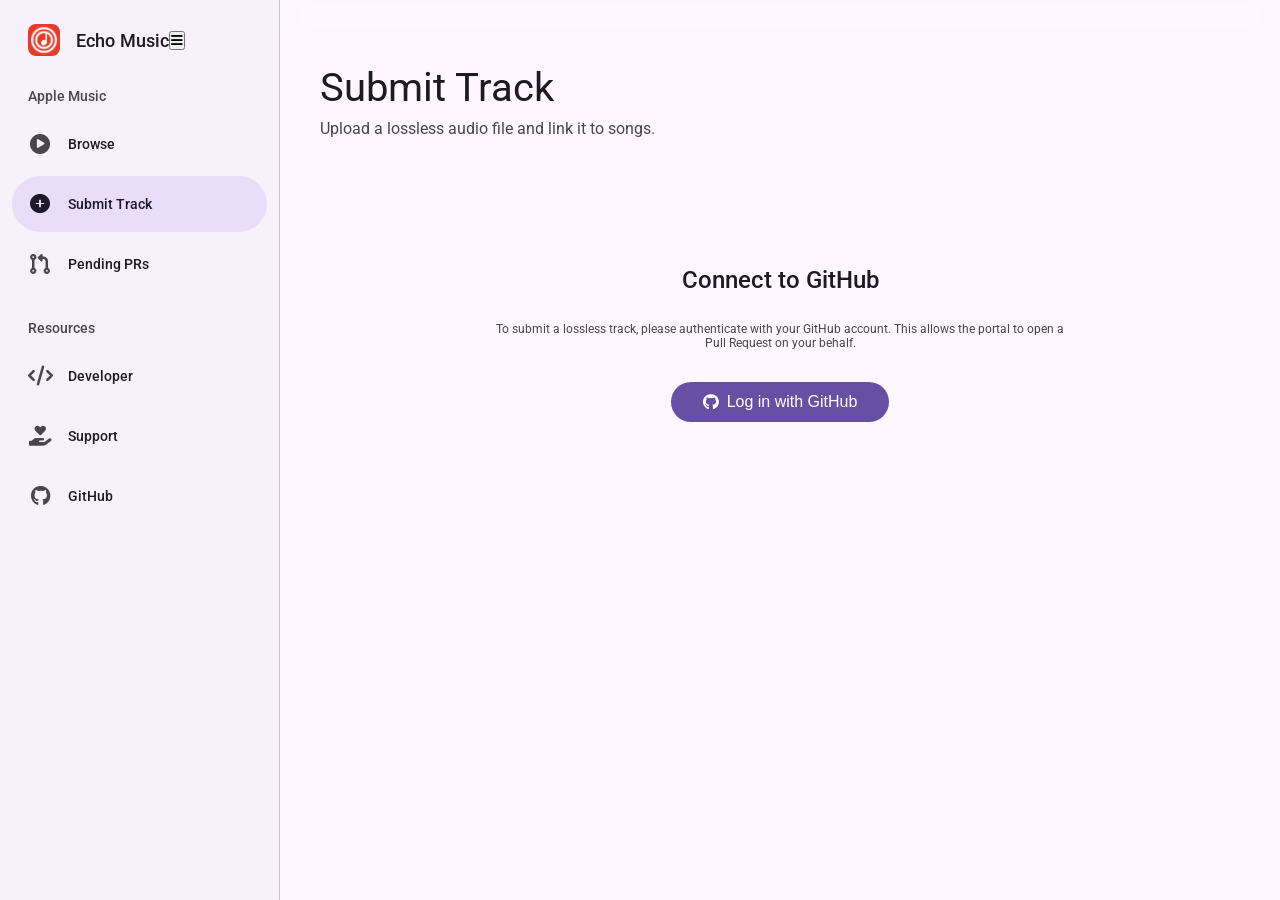
==== commit fa1e8ff1: "Echo Music Lossless." ====
--- a/contribute.html
+++ b/contribute.html
@@ -1,181 +1,297 @@
 <!DOCTYPE html>
 <html lang="en">
-
 <head>
     <meta charset="UTF-8">
-    <meta name="viewport" content="width=device-width, initial-scale=1.0">
+    <meta name="viewport" content="width=device-width, initial-scale=1.0, maximum-scale=1.0, user-scalable=no">
     <meta name="robots" content="noindex, nofollow">
-    <meta name="theme-color" content="#121212">
-    <title>Submit Lossless Track - Echo Music Lossless Hub</title>
-    <link class="brand-favicon" rel="icon" type="image/png" href="App Logo/echo.png">
-    <link rel="stylesheet" href="styles.css?v=4">
+    <meta name="theme-color" content="#ffffff" media="(prefers-color-scheme: light)">
+    <meta name="theme-color" content="#000000" media="(prefers-color-scheme: dark)">
+    <title>Submit Track - Echo Music Lossless Hub</title>
+    <link rel="icon" type="image/png" href="App Logo/echo.png">
+    <link rel="stylesheet" href="styles.css?v=5">
     <link rel="stylesheet" href="https://cdnjs.cloudflare.com/ajax/libs/font-awesome/6.4.0/css/all.min.css">
 </head>
-
 <body>
-    <nav class="top-bar">
-        <div class="top-bar-content">
-            <a href="index.html" class="brand">
-                <img src="App Logo/echo.png" alt="Echo Music Logo" class="app-icon">
-                <span class="copyright">ECHO MUSIC</span>
-            </a>
-            <div class="nav-links">
-                <a href="index.html" class="nav-link"><i class="fas fa-arrow-left"></i> Gallery</a>
-            </div>
-        </div>
-    </nav>
-
-    <main class="container contribute-container">
-
-        <section id="login-section" class="auth-clean-section" style="display: none; text-align: center; max-width: 480px; margin: 4rem auto 0 auto;">
-            <h3 class="auth-title">Connect to GitHub</h3>
-            <p class="auth-desc">To submit a lossless track, please authenticate with your GitHub account. This allows the portal to open a Pull Request on your behalf, crediting you directly for your contribution.</p>
-            <button id="login-btn" class="btn btn-primary btn-auth-login">
-                <i class="fab fa-github"></i> Log in with GitHub
-            </button>
-
-        </section>
-
-        <section id="form-section" class="form-card" style="display: none; max-width: 700px; margin: 0 auto;">
-            <div id="user-profile" class="user-profile-bar">
-                <div class="user-info">
-                    <img id="user-avatar" src="" alt="Avatar" class="avatar-img">
-                    <div>
-                        <span class="signed-in-as">Logged in as</span>
-                        <strong id="user-name" class="username-text"></strong>
+    <div class="app-container">
+        <!-- Desktop Sidebar -->
+        <aside class="sidebar" id="sidebar">
+            <div class="sidebar-header">
+                <a href="index.html" class="sidebar-logo-container">
+                    <img src="App Logo/echo.png" alt="Logo" class="sidebar-logo">
+                    <span class="sidebar-title">Echo Music</span>
+                </a>
+                <button class="sidebar-toggle-btn" id="sidebar-toggle">
+                    <i class="fas fa-bars"></i>
+                </button>
+            </div>
+            
+            <div class="sidebar-nav-group">
+                <div class="sidebar-nav-title">Apple Music</div>
+                <a href="index.html" class="sidebar-nav-link"><i class="fas fa-play-circle"></i> Browse</a>
+                <a href="contribute.html" class="sidebar-nav-link active"><i class="fas fa-plus-circle"></i> Submit Track</a>
+                <a href="pending.html" class="sidebar-nav-link"><i class="fas fa-code-pull-request"></i> Pending PRs</a>
+            </div>
+
+            <div class="sidebar-nav-group">
+                <div class="sidebar-nav-title">Resources</div>
+                <a href="developer.html" class="sidebar-nav-link"><i class="fas fa-code"></i> Developer</a>
+                <a href="https://support.iad1tya.cyou" target="_blank" rel="noopener" class="sidebar-nav-link"><i class="fas fa-hand-holding-heart"></i> Support</a>
+                <a href="https://github.com/EchoMusicApp/Lossless" target="_blank" rel="noopener" class="sidebar-nav-link"><i class="fab fa-github"></i> GitHub</a>
+            </div>
+        </aside>
+
+        <!-- Main Content Area -->
+        <main class="main-content">
+            <!-- Mobile Header -->
+            <div class="mobile-header">
+                <div class="mobile-logo-row">
+                    <div class="mobile-logo">
+                        <img src="App Logo/echo.png" alt="Logo">
+                        Submit
                     </div>
                 </div>
-                <button id="logout-btn" class="btn-text-only" title="Sign Out">
-                    <i class="fas fa-sign-out-alt"></i> Sign Out
-                </button>
-            </div>
-
-            <form id="contrib-form" onsubmit="return false;">
-
-
-
-                <div id="upload-panel">
-                    <div class="form-group">
-                        <label class="form-label">Lossless Audio File</label>
-                        <div id="drop-zone" class="drag-drop-box">
-                            <input type="file" id="file-input" accept="audio/flac,.flac" style="display: none;">
-                            <i class="fas fa-cloud-upload-alt drop-icon"></i>
-                            <h4 class="drop-text">Drag &amp; drop audio here, or <span class="browse-link">browse files</span></h4>
-                            <p class="drop-subtext">Supports .flac only &mdash; Max 99 MB</p>
-                        </div>
-
-                        <div id="file-info-banner" class="file-details-banner" style="display: none;">
-                            <div class="file-meta">
-                                <i class="fas fa-file-audio file-icon"></i>
-                                <div>
-                                    <strong id="selected-file-name" class="file-name-text">audio.flac</strong>
-                                    <span id="selected-file-size" class="file-size-text">0.00 MB</span>
-                                </div>
-                            </div>
-                            <button type="button" id="remove-file-btn" class="btn-remove-file" title="Remove File">
-                                <i class="fas fa-times"></i>
+            </div>
+
+            <div class="top-nav" style="justify-content: flex-end;">
+                <!-- Just empty space or user profile could go here later -->
+            </div>
+
+            <div class="content-area">
+                <h1 class="page-title">Submit Track</h1>
+                <p class="page-subtitle">Upload a lossless audio file and link it to songs.</p>
+
+                <div class="form-container">
+                    <!-- Login Section -->
+                    <section id="login-section" style="display: none; text-align: center; padding: 4rem 1rem;">
+                        <h2 class="section-title" style="justify-content: center; border-bottom: none; font-size: 1.5rem;">Connect to GitHub</h2>
+                        <p class="form-desc" style="margin-bottom: 2rem;">To submit a lossless track, please authenticate with your GitHub account. This allows the portal to open a Pull Request on your behalf.</p>
+                        <button id="login-btn" class="btn btn-primary" style="font-size: 1rem; padding: 0.8rem 2rem;">
+                            <i class="fab fa-github"></i> Log in with GitHub
+                        </button>
+                    </section>
+
+                    <!-- Form Section -->
+                    <section id="form-section" style="display: none;">
+                        <div id="user-profile" style="display: flex; align-items: center; justify-content: space-between; margin-bottom: 2rem; padding: 1rem; background: var(--input-bg); border-radius: 8px;">
+                            <div style="display: flex; align-items: center; gap: 1rem;">
+                                <img id="user-avatar" src="" alt="Avatar" style="width: 40px; height: 40px; border-radius: 50%;">
+                                <div style="display: flex; flex-direction: column;">
+                                    <span style="font-size: 0.75rem; color: var(--text-secondary);">Logged in as</span>
+                                    <strong id="user-name" style="font-size: 0.95rem; color: var(--text-main);"></strong>
+                                </div>
+                            </div>
+                            <button id="logout-btn" class="btn btn-secondary" title="Sign Out" style="font-size: 0.8rem; padding: 0.4rem 0.8rem;">
+                                <i class="fas fa-sign-out-alt"></i> Sign Out
                             </button>
                         </div>
-                    </div>
-
-                    <div class="validation-container">
-                        <h4 class="validation-title">Technical Requirements Validation</h4>
-                        <div class="validation-list">
-                            <div class="validation-item" id="check-format">
-                                <i class="fas fa-circle-notch fa-spin check-status"></i>
-                                <span>File format must be <code>.flac</code></span>
-                            </div>
-                            <div class="validation-item" id="check-size">
-                                <i class="fas fa-circle-notch fa-spin check-status"></i>
-                                <span>File size must be equal to or less than <strong>99 MB</strong></span>
-                            </div>
-                            <div class="validation-item" id="check-duration">
-                                <i class="fas fa-circle-notch fa-spin check-status"></i>
-                                <span>File must contain valid fLaC signature</span>
-                            </div>
-                            <div class="validation-item" id="check-aspect" style="display: none;">
-                                <i class="fas fa-circle-notch fa-spin check-status"></i>
-                                <span>Hidden item to preserve DOM structure</span>
-                            </div>
-                        </div>
-                    </div>
+
+                        <form id="contrib-form" onsubmit="return false;">
+                            
+                            <div id="upload-panel">
+                                <div class="form-group">
+                                    <label class="form-label">Lossless Audio File</label>
+                                    <span class="form-desc">Select a .flac file (Max 99 MB).</span>
+                                    
+                                    <div id="drop-zone" class="drag-drop-box">
+                                        <input type="file" id="file-input" accept="audio/flac,.flac" style="display: none;">
+                                        <i class="fas fa-cloud-upload-alt"></i>
+                                        <h4 style="color: var(--text-main); margin-bottom: 0.5rem;">Drag & drop audio here, or browse files</h4>
+                                    </div>
+
+                                    <div id="file-info-banner" class="file-info-banner" style="display: none;">
+                                        <div style="display: flex; align-items: center; gap: 1rem;">
+                                            <i class="fas fa-file-audio" style="font-size: 1.5rem; color: var(--accent-color);"></i>
+                                            <div style="display: flex; flex-direction: column;">
+                                                <strong id="selected-file-name" style="font-size: 0.95rem; color: var(--text-main);">audio.flac</strong>
+                                                <span id="selected-file-size" style="font-size: 0.85rem; color: var(--text-secondary);">0.00 MB</span>
+                                            </div>
+                                        </div>
+                                        <button type="button" id="remove-file-btn" class="btn btn-secondary" title="Remove File" style="padding: 0.4rem; border-radius: 50%; width: 32px; height: 32px;">
+                                            <i class="fas fa-times" style="margin: 0;"></i>
+                                        </button>
+                                    </div>
+                                </div>
+
+                                <div class="form-group" style="background: var(--input-bg); padding: 1rem; border-radius: 8px;">
+                                    <label class="form-label">Technical Requirements</label>
+                                    <div style="display: flex; flex-direction: column; gap: 0.75rem; margin-top: 1rem;">
+                                        <div id="check-format" style="display: flex; align-items: center; gap: 0.75rem; font-size: 0.9rem;">
+                                            <i class="fas fa-circle-notch fa-spin check-status"></i>
+                                            <span>Format must be <strong>.flac</strong></span>
+                                        </div>
+                                        <div id="check-size" style="display: flex; align-items: center; gap: 0.75rem; font-size: 0.9rem;">
+                                            <i class="fas fa-circle-notch fa-spin check-status"></i>
+                                            <span>Size must be ≤ <strong>99 MB</strong></span>
+                                        </div>
+                                        <div id="check-duration" style="display: flex; align-items: center; gap: 0.75rem; font-size: 0.9rem;">
+                                            <i class="fas fa-circle-notch fa-spin check-status"></i>
+                                            <span>Valid fLaC signature</span>
+                                        </div>
+                                        <div id="check-aspect" style="display: none;">
+                                            <!-- Hidden to preserve existing JS structure if it checks this -->
+                                        </div>
+                                    </div>
+                                </div>
+                            </div>
+
+                            <div id="existing-panel" style="display: none;">
+                                <div class="form-group">
+                                    <label class="form-label">Search Existing Track</label>
+                                    <span class="form-desc">Search the library to find an audio file you want to reuse.</span>
+                                    <div class="search-bar" style="margin-top: 0.5rem; max-width: 100%;">
+                                        <i class="fas fa-search"></i>
+                                        <input type="text" id="existing-search" placeholder="Search by song, artist, or URL…" autocomplete="off">
+                                    </div>
+                                </div>
+                                <div id="existing-results" class="list-container" style="display: none; background: var(--input-bg); border-radius: 8px; margin-bottom: 1rem; max-height: 200px; overflow-y: auto;"></div>
+                                
+                                <div id="existing-selected-banner" class="file-info-banner" style="display: none;">
+                                    <div style="display: flex; align-items: center; gap: 1rem;">
+                                        <i class="fas fa-music" style="font-size: 1.5rem; color: var(--accent-color);"></i>
+                                        <div style="display: flex; flex-direction: column;">
+                                            <strong id="existing-selected-title" style="font-size: 0.95rem; color: var(--text-main);">Track Name</strong>
+                                            <span id="existing-selected-url" style="font-size: 0.75rem; color: var(--text-secondary); word-break: break-all;"></span>
+                                        </div>
+                                    </div>
+                                    <button type="button" id="clear-existing-btn" class="btn btn-secondary" title="Clear Selection" style="padding: 0.4rem; border-radius: 50%; width: 32px; height: 32px; flex-shrink: 0;">
+                                        <i class="fas fa-times" style="margin: 0;"></i>
+                                    </button>
+                                </div>
+                            </div>
+
+                            <div class="form-group" style="margin-top: 2rem;">
+                                <div style="display: flex; justify-content: space-between; align-items: center; margin-bottom: 0.5rem;">
+                                    <label class="form-label" style="margin: 0;">Songs to Link</label>
+                                    <span id="song-count-badge" style="font-size: 0.75rem; background: var(--input-bg); padding: 0.2rem 0.6rem; border-radius: 100px;">0 songs</span>
+                                </div>
+                                <span class="form-desc">Add one or more songs that should use this audio file.</span>
+
+                                <div id="song-entries-list" style="display: flex; flex-direction: column; gap: 1rem; margin-top: 1rem;"></div>
+
+                                <button type="button" id="add-song-btn" class="btn btn-secondary" style="width: 100%; margin-top: 1rem;">
+                                    <i class="fas fa-plus"></i> Add Song Entry
+                                </button>
+                            </div>
+
+                            <button type="button" id="submit-track-btn" class="btn btn-primary" style="width: 100%; margin-top: 2rem; font-size: 1rem; padding: 1rem;" disabled>
+                                <i class="fas fa-paper-plane"></i> Submit to GitHub
+                            </button>
+                        </form>
+                    </section>
+
+                    <!-- Status Section -->
+                    <section id="status-section" style="display: none; text-align: center; padding: 4rem 1rem;">
+                        <div id="status-loader" class="loader" style="margin: 2rem auto; width: 40px; height: 40px; border-width: 4px;"></div>
+                        <div id="status-success-icon" style="display: none; color: #34c759; font-size: 4rem; margin: 2rem 0;">
+                            <i class="fas fa-check-circle"></i>
+                        </div>
+                        <div id="status-error-icon" style="display: none; color: #ff3b30; font-size: 4rem; margin: 2rem 0;">
+                            <i class="fas fa-exclamation-circle"></i>
+                        </div>
+                        
+                        <h2 id="status-title" style="font-size: 1.5rem; margin-bottom: 0.5rem;">Uploading Track...</h2>
+                        <p id="status-message" style="color: var(--text-secondary); margin-bottom: 2rem;">Please hold tight while we configure your fork and create the pull request.</p>
+                        
+                        <div id="pr-link-container" style="display: none; margin-bottom: 2rem;">
+                            <a id="pr-link" href="#" target="_blank" class="btn btn-primary" style="width: 100%;">
+                                <i class="fab fa-github"></i> View Pull Request on GitHub
+                            </a>
+                        </div>
+
+                        <button id="status-action-btn" class="btn btn-secondary" style="display: none; width: 100%;">
+                            Go Back
+                        </button>
+                    </section>
                 </div>
-
-                <div id="existing-panel" style="display: none;">
-                    <div class="form-group">
-                        <label class="form-label">Search Existing Track</label>
-                        <div class="existing-search-box">
-                            <i class="fas fa-search existing-search-icon"></i>
-                            <input type="text" id="existing-search" placeholder="Search by song, artist, or URL…" autocomplete="off">
-                        </div>
-                        <span class="field-desc">Search the library to find an audio file you want to reuse.</span>
-                    </div>
-                    <div id="existing-results" class="existing-results-list" style="display: none;"></div>
-                    <div id="existing-selected-banner" class="existing-selected-card" style="display: none;">
-                        <div class="existing-selected-meta">
-                            <i class="fas fa-music existing-selected-icon"></i>
-                            <div>
-                                <strong id="existing-selected-title" class="existing-selected-name">Track Name</strong>
-                                <span id="existing-selected-url" class="existing-selected-url-text"></span>
-                            </div>
-                        </div>
-                        <button type="button" id="clear-existing-btn" class="btn-remove-file" title="Clear Selection">
-                            <i class="fas fa-times"></i>
-                        </button>
-                    </div>
-                </div>
-
-                <div class="form-group" style="margin-top: 2rem;">
-                    <label class="form-label">
-                        Songs to Link
-                        <span class="song-count-badge" id="song-count-badge">0 songs</span>
-                    </label>
-                    <span class="field-desc">Add one or more songs that should use this audio file. Each entry needs a song title and artist name.</span>
-
-                    <div id="song-entries-list" class="song-entries-list"></div>
-
-                    <button type="button" id="add-song-btn" class="btn-add-song">
-                        <i class="fas fa-plus"></i> Add Song Entry
-                    </button>
-                </div>
-
-                <button type="button" id="submit-track-btn" class="btn btn-primary" style="width: 100%; justify-content: center; margin-top: 2rem;" disabled>
-                    <i class="fas fa-paper-plane"></i> Submit to GitHub
-                </button>
-            </form>
-        </section>
-
-        <section id="status-section" class="step-card status-card" style="display: none; max-width: 550px; margin: 0 auto; text-align: center;">
-            <div id="status-loader" class="loader" style="margin: 2rem auto;"></div>
-            <div id="status-success-icon" style="display: none; color: var(--accent-secondary); font-size: 4rem; margin: 2rem 0;">
-                <i class="fas fa-check-circle"></i>
-            </div>
-            <div id="status-error-icon" style="display: none; color: #dc2626; font-size: 4rem; margin: 2rem 0;">
-                <i class="fas fa-exclamation-circle"></i>
-            </div>
-            
-            <h3 id="status-title">Uploading Track...</h3>
-            <p id="status-message" style="color: var(--text-dim); margin-bottom: 2rem; line-height: 1.7;">Please hold tight while we configure your fork and create the pull request.</p>
-            
-            <div id="pr-link-container" style="display: none; margin-bottom: 2rem;">
-                <a id="pr-link" href="#" target="_blank" class="btn btn-primary btn-github-pr" style="width: 100%; justify-content: center;">
-                    <i class="fab fa-github"></i> View Pull Request on GitHub
-                </a>
-            </div>
-
-            <button id="status-action-btn" class="btn btn-primary" style="display: none; width: 100%; justify-content: center;">
-                Go Back
-            </button>
-        </section>
-    </main>
-
-    <footer>
-        <div class="footer-content">
-            <p>Echo Music Lossless Hub &copy; 2026. Code licensed under GPL-3.0.</p>
-        </div>
-    </footer>
-
-    <script src="contribute.js?v=4"></script>
+            </div>
+        </main>
+
+        <!-- Mobile Bottom Nav -->
+        <nav class="mobile-nav">
+            <a href="index.html" class="mobile-nav-link">
+                <i class="fas fa-play-circle"></i>
+                <span>Browse</span>
+            </a>
+            <a href="contribute.html" class="mobile-nav-link active">
+                <i class="fas fa-plus-circle"></i>
+                <span>Submit</span>
+            </a>
+            <a href="developer.html" class="mobile-nav-link">
+                <i class="fas fa-code"></i>
+                <span>Dev</span>
+            </a>
+        </nav>
+    </div>
+    
+    <!-- Existing Logic File -->
+    <script src="contribute.js?v=5"></script>
+    <style>
+        /* Add local overrides for dynamic elements created by contribute.js */
+        .song-entry-card {
+            background: var(--input-bg);
+            border-radius: 8px;
+            padding: 1rem;
+            position: relative;
+        }
+        .song-entry-card .form-group {
+            margin-bottom: 1rem;
+        }
+        .song-entry-card .form-group:last-child {
+            margin-bottom: 0;
+        }
+        .song-entry-card input {
+            width: 100%;
+            background: var(--bg-color);
+            border: 1px solid var(--sidebar-border);
+            padding: 0.6rem 0.8rem;
+            border-radius: 6px;
+            color: var(--text-main);
+            font-family: var(--font-stack);
+        }
+        .song-entry-card input:focus {
+            outline: none;
+            border-color: var(--accent-color);
+        }
+        .btn-remove-song {
+            position: absolute;
+            top: -10px;
+            right: -10px;
+            background: var(--bg-color);
+            color: var(--text-secondary);
+            border: 1px solid var(--sidebar-border);
+            border-radius: 50%;
+            width: 24px;
+            height: 24px;
+            display: flex;
+            align-items: center;
+            justify-content: center;
+            cursor: pointer;
+            box-shadow: 0 2px 5px rgba(0,0,0,0.1);
+        }
+        .btn-remove-song:hover {
+            color: var(--accent-color);
+            border-color: var(--accent-color);
+        }
+        
+        .check-status.fa-check-circle {
+            color: #34c759;
+        }
+        .check-status.fa-times-circle {
+            color: #ff3b30;
+        }
+        .check-status.fa-circle-notch {
+            color: var(--accent-color);
+        }
+    </style>
+    <script>
+        // Sidebar Toggle Logic
+        const sidebar = document.getElementById('sidebar');
+        const toggleBtn = document.getElementById('sidebar-toggle');
+        if (sidebar && toggleBtn) {
+            toggleBtn.addEventListener('click', () => {
+                sidebar.classList.toggle('collapsed');
+            });
+        }
+    </script>
 </body>
-
 </html>
--- a/styles.css
+++ b/styles.css
@@ -1,21 +1,153 @@
-
-
-@import url('https://fonts.googleapis.com/css2?family=Plus+Jakarta+Sans:wght@300;400;500;600;700;800&family=Space+Grotesk:wght@400;500;700&display=swap');
+@import url('https://fonts.googleapis.com/css2?family=Roboto:wght@400;500;700&display=swap');
 
 :root {
-    --bg-light: #ffffff;
-    --bg-alt: #fafafa;
-    --card-bg: #ffffff;
-    --card-border: #eaeaea;
-    --card-hover-border: #111827;
-    --text-main: #111827;
-    --text-dim: #555555;
-    --accent: #2563eb;
-    --accent-secondary: #059669;
-    --accent-monochrome: #000000;
-    --transition: all 0.35s cubic-bezier(0.16, 1, 0.3, 1);
-    --shadow-soft: 0 4px 20px -2px rgba(0, 0, 0, 0.04), 0 2px 8px -1px rgba(0, 0, 0, 0.02);
-    --shadow-hover: 0 20px 40px -10px rgba(0, 0, 0, 0.08), 0 0 1px rgba(0, 0, 0, 0.1);
+    /* M3 Light Theme Tokens (Default) */
+    --md-sys-color-primary: var(--dynamic-primary, #6750A4);
+    --md-sys-color-on-primary: #FFFFFF;
+    --md-sys-color-primary-container: var(--dynamic-primary-container, #EADDFF);
+    --md-sys-color-on-primary-container: var(--dynamic-on-primary-container, #21005D);
+    --md-sys-color-secondary: #625B71;
+    --md-sys-color-on-secondary: #FFFFFF;
+    --md-sys-color-secondary-container: var(--dynamic-secondary-container, #E8DEF8);
+    --md-sys-color-on-secondary-container: #1D192B;
+    
+    --md-sys-color-background: #FEF7FF;
+    --md-sys-color-on-background: #1D1B20;
+    
+    --md-sys-color-surface: #FEF7FF;
+    --md-sys-color-on-surface: #1D1B20;
+    --md-sys-color-surface-variant: #E7E0EC;
+    --md-sys-color-on-surface-variant: #49454F;
+    
+    --md-sys-color-surface-container-lowest: #FFFFFF;
+    --md-sys-color-surface-container-low: #F7F2FA;
+    --md-sys-color-surface-container: #F3EDF7;
+    --md-sys-color-surface-container-high: #ECE6F0;
+    --md-sys-color-surface-container-highest: #E6E0E9;
+    
+    --md-sys-color-outline: #79747E;
+    --md-sys-color-outline-variant: #CAC4D0;
+
+    /* Semantic Aliases */
+    --bg-color: var(--md-sys-color-background);
+    --sidebar-bg: var(--md-sys-color-surface-container-low);
+    --sidebar-border: transparent;
+    --text-main: var(--md-sys-color-on-background);
+    --text-secondary: var(--md-sys-color-on-surface-variant);
+    --accent-color: var(--md-sys-color-primary);
+    --accent-hover: var(--md-sys-color-primary);
+    --card-bg: var(--md-sys-color-surface-container-low);
+    --card-hover: var(--md-sys-color-surface-container-high);
+    --divider: var(--md-sys-color-outline-variant);
+    --input-bg: var(--md-sys-color-surface-container-high);
+    
+    --font-stack: 'Roboto', system-ui, -apple-system, sans-serif;
+    --transition-speed: 0.25s;
+    --miniplayer-height: 80px;
+    --mobile-nav-height: 80px;
+    
+    /* M3 Radii */
+    --shape-small: 8px;
+    --shape-medium: 12px;
+    --shape-large: 16px;
+    --shape-full: 9999px;
+}
+
+@media (prefers-color-scheme: dark) {
+    :root {
+        --md-sys-color-primary: var(--dynamic-primary, #D0BCFF);
+        --md-sys-color-on-primary: #381E72;
+        --md-sys-color-primary-container: var(--dynamic-primary-container, #4F378B);
+        --md-sys-color-on-primary-container: var(--dynamic-on-primary-container, #EADDFF);
+        --md-sys-color-secondary: #CCC2DC;
+        --md-sys-color-on-secondary: #332D41;
+        --md-sys-color-secondary-container: var(--dynamic-secondary-container, #4A4458);
+        --md-sys-color-on-secondary-container: #E8DEF8;
+        
+        --md-sys-color-background: #141218;
+        --md-sys-color-on-background: #E6E0E9;
+        
+        --md-sys-color-surface: #141218;
+        --md-sys-color-on-surface: #E6E0E9;
+        --md-sys-color-surface-variant: #49454F;
+        --md-sys-color-on-surface-variant: #CAC4D0;
+        
+        --md-sys-color-surface-container-lowest: #0F0D13;
+        --md-sys-color-surface-container-low: #1D1B20;
+        --md-sys-color-surface-container: #211F26;
+        --md-sys-color-surface-container-high: #2B2930;
+        --md-sys-color-surface-container-highest: #36343B;
+        
+        --md-sys-color-outline: #938F99;
+        --md-sys-color-outline-variant: #49454F;
+    }
+}
+
+/* Manual Theme Overrides */
+body.theme-light {
+    --md-sys-color-primary: var(--dynamic-primary, #6750A4);
+    --md-sys-color-on-primary: #FFFFFF;
+    --md-sys-color-primary-container: var(--dynamic-primary-container, #EADDFF);
+    --md-sys-color-on-primary-container: var(--dynamic-on-primary-container, #21005D);
+    --md-sys-color-secondary: #625B71;
+    --md-sys-color-on-secondary: #FFFFFF;
+    --md-sys-color-secondary-container: var(--dynamic-secondary-container, #E8DEF8);
+    --md-sys-color-on-secondary-container: #1D192B;
+    --md-sys-color-background: #FEF7FF;
+    --md-sys-color-on-background: #1D1B20;
+    --md-sys-color-surface: #FEF7FF;
+    --md-sys-color-on-surface: #1D1B20;
+    --md-sys-color-surface-variant: #E7E0EC;
+    --md-sys-color-on-surface-variant: #49454F;
+    --md-sys-color-surface-container-highest: #E6E0E9;
+    --md-sys-color-surface-container-high: #ECE6F0;
+    --md-sys-color-surface-container: #F3EDF7;
+    --md-sys-color-surface-container-low: #F7F2FA;
+    --md-sys-color-surface-container-lowest: #FFFFFF;
+    --md-sys-color-outline: #79747E;
+    --md-sys-color-outline-variant: #CAC4D0;
+    
+    /* Semantic Variables */
+    --bg-color: var(--md-sys-color-background);
+    --text-main: var(--md-sys-color-on-background);
+    --text-secondary: var(--md-sys-color-on-surface-variant);
+    --sidebar-bg: var(--md-sys-color-surface-container-low);
+    --card-hover: var(--md-sys-color-surface-container-highest);
+    --card-bg: var(--md-sys-color-surface-container-low);
+    --input-bg: var(--md-sys-color-surface-container-high);
+}
+
+body.theme-dark {
+    --md-sys-color-primary: var(--dynamic-primary, #D0BCFF);
+    --md-sys-color-on-primary: #381E72;
+    --md-sys-color-primary-container: var(--dynamic-primary-container, #4F378B);
+    --md-sys-color-on-primary-container: var(--dynamic-on-primary-container, #EADDFF);
+    --md-sys-color-secondary: #CCC2DC;
+    --md-sys-color-on-secondary: #332D41;
+    --md-sys-color-secondary-container: var(--dynamic-secondary-container, #4A4458);
+    --md-sys-color-on-secondary-container: #E8DEF8;
+    --md-sys-color-background: #141218;
+    --md-sys-color-on-background: #E6E0E9;
+    --md-sys-color-surface: #141218;
+    --md-sys-color-on-surface: #E6E0E9;
+    --md-sys-color-surface-variant: #49454F;
+    --md-sys-color-on-surface-variant: #CAC4D0;
+    --md-sys-color-surface-container-highest: #36343B;
+    --md-sys-color-surface-container-high: #2B2930;
+    --md-sys-color-surface-container: #211F26;
+    --md-sys-color-surface-container-low: #1D1B20;
+    --md-sys-color-surface-container-lowest: #0F0D13;
+    --md-sys-color-outline: #938F99;
+    --md-sys-color-outline-variant: #49454F;
+    
+    /* Semantic Variables */
+    --bg-color: var(--md-sys-color-background);
+    --text-main: var(--md-sys-color-on-background);
+    --text-secondary: var(--md-sys-color-on-surface-variant);
+    --sidebar-bg: var(--md-sys-color-surface-container-low);
+    --card-hover: var(--md-sys-color-surface-container-highest);
+    --card-bg: var(--md-sys-color-surface-container-low);
+    --input-bg: var(--md-sys-color-surface-container-high);
 }
 
 * {
@@ -24,2472 +156,949 @@
     box-sizing: border-box;
 }
 
-::-webkit-scrollbar {
-    width: 6px;
-    height: 6px;
-}
-
-::-webkit-scrollbar-track {
-    background: var(--bg-alt);
-}
-
-::-webkit-scrollbar-thumb {
-    background: #cccccc;
-    border-radius: 10px;
-}
-
-::-webkit-scrollbar-thumb:hover {
-    background: var(--text-dim);
-}
-
 body {
-    font-family: 'Plus Jakarta Sans', sans-serif;
-    background-color: var(--bg-alt);
-    color: var(--text-main);
+    font-family: var(--font-stack);
+    background-color: var(--bg-color);
+    color: var(--text-main);
+    overflow: hidden; 
+    -webkit-font-smoothing: antialiased;
+    -moz-osx-font-smoothing: grayscale;
+}
+
+a {
+    color: var(--accent-color);
+    text-decoration: none;
+}
+
+/* App Layout */
+.app-container {
+    display: flex;
+    height: 100vh;
+    width: 100vw;
+}
+
+/* Sidebar (M3 Navigation Drawer) */
+.sidebar {
+    width: 280px;
+    background-color: var(--sidebar-bg);
+    border-right: 1px solid var(--md-sys-color-outline-variant);
+    display: flex;
+    flex-direction: column;
+    padding: 1.5rem 0.75rem;
+    flex-shrink: 0;
+    transition: width var(--transition-speed) cubic-bezier(0.2, 0, 0, 1);
     overflow-x: hidden;
-    line-height: 1.6;
-    -webkit-font-smoothing: antialiased;
-}
-
-.background-blob {
-    display: none;
-}
-
-.top-bar {
+    border-radius: 0;
+}
+
+.sidebar-header {
+    display: flex;
+    align-items: center;
+    padding: 0 1rem;
+    margin-bottom: 2rem;
+}
+
+.sidebar-logo-container {
+    display: flex;
+    align-items: center;
+    gap: 1rem;
+    text-decoration: none;
+    color: var(--text-main);
+    white-space: nowrap;
+}
+
+.sidebar-logo {
+    width: 32px;
+    height: 32px;
+    border-radius: var(--shape-small);
+    flex-shrink: 0;
+}
+
+.sidebar-title {
+    font-size: 1.15rem;
+    font-weight: 500;
+    letter-spacing: 0.1px;
+}
+
+.sidebar-nav-group {
+    margin-bottom: 1.5rem;
+}
+
+.sidebar-nav-title {
+    font-size: 0.875rem;
+    font-weight: 500;
+    color: var(--text-secondary);
+    padding: 0 1rem;
+    margin-bottom: 0.75rem;
+    white-space: nowrap;
+}
+
+.theme-toggle-btn {
+    background: transparent;
+    border: none;
+    color: var(--text-secondary);
+    font-size: 1.25rem;
+    cursor: pointer;
+    padding: 0.5rem;
+    border-radius: var(--shape-full);
+    transition: background-color 0.2s, color 0.2s;
+}
+
+.theme-toggle-btn:hover {
+    background-color: var(--card-hover);
+    color: var(--text-main);
+}
+
+.sidebar-nav-link {
+    display: flex;
+    align-items: center;
+    gap: 1rem;
+    padding: 0 1rem;
+    height: 56px;
+    color: var(--text-main);
+    font-size: 0.875rem;
+    font-weight: 500;
+    border-radius: var(--shape-full);
+    transition: background-color 0.2s;
+    white-space: nowrap;
+    margin-bottom: 0.25rem;
+    text-decoration: none;
+}
+
+.sidebar-nav-link i {
+    font-size: 1.25rem;
+    color: var(--text-secondary);
+    width: 24px;
+    text-align: center;
+    flex-shrink: 0;
+}
+
+.sidebar-nav-link span {
+    white-space: nowrap;
+    overflow: hidden;
+}
+
+.sidebar-nav-link:hover {
+    background-color: var(--md-sys-color-surface-container-high);
+}
+
+.sidebar-nav-link.active {
+    background-color: var(--md-sys-color-secondary-container);
+    color: var(--md-sys-color-on-secondary-container);
+}
+
+.sidebar-nav-link.active i {
+    color: var(--md-sys-color-on-secondary-container);
+}
+
+/* Main Content */
+.main-content {
+    flex: 1;
+    overflow-y: auto;
+    position: relative;
+    padding-bottom: var(--miniplayer-height);
+    background-color: var(--md-sys-color-surface);
+}
+
+/* Sticky Top Bar (Search) */
+.top-nav {
     position: sticky;
     top: 0;
-    width: 100%;
-    background: rgba(255, 255, 255, 0.9);
+    z-index: 90;
+    display: flex;
+    align-items: center;
+    padding: 1rem 2rem;
+    background: rgba(var(--md-sys-color-surface), 0.9);
     backdrop-filter: blur(12px);
     -webkit-backdrop-filter: blur(12px);
-    border-bottom: 1px solid var(--card-border);
-    z-index: 100;
-    padding: 1rem 0;
-}
-
-.top-bar-content {
-    max-width: 1100px;
+}
+
+/* M3 Search Bar */
+.search-bar {
+    display: flex;
+    align-items: center;
+    background-color: var(--md-sys-color-surface-container-high);
+    border-radius: var(--shape-full);
+    padding: 0 1rem;
+    height: 56px;
+    width: 100%;
+    max-width: 480px;
+    transition: background-color 0.2s, box-shadow 0.2s;
+}
+
+.search-bar:focus-within {
+    background-color: var(--md-sys-color-surface-container-highest);
+    box-shadow: 0 1px 3px rgba(0,0,0,0.1);
+}
+
+.search-bar i {
+    color: var(--text-secondary);
+    font-size: 1.25rem;
+    margin-right: 0.75rem;
+}
+
+.search-bar input {
+    border: none;
+    background: transparent;
+    color: var(--text-main);
+    font-size: 1rem;
+    width: 100%;
+    height: 100%;
+    outline: none;
+    font-family: var(--font-stack);
+}
+
+/* Content Area */
+.content-area {
+    padding: 2rem 2.5rem;
+    max-width: 1400px;
     margin: 0 auto;
-    padding: 0 2rem;
+}
+
+/* Typography Headings */
+.page-title {
+    font-size: 2.5rem;
+    font-weight: 400; /* M3 Display Large usually lighter weight */
+    letter-spacing: 0;
+    margin-bottom: 0.5rem;
+    color: var(--text-main);
+}
+
+.page-subtitle {
+    font-size: 1rem;
+    color: var(--text-secondary);
+    margin-bottom: 2rem;
+    font-weight: 400;
+}
+
+.section-title {
+    font-size: 1.25rem;
+    font-weight: 500; /* M3 Title Large */
+    margin: 2rem 0 1rem 0;
+    padding-bottom: 0.75rem;
+    border-bottom: 1px solid var(--md-sys-color-outline-variant);
     display: flex;
     justify-content: space-between;
-    align-items: center;
-}
-
-.brand {
-    display: flex;
-    align-items: center;
-    gap: 0.8rem;
-    text-decoration: none;
-}
-
-.app-icon {
-    width: 32px;
-    height: 32px;
-    border-radius: 8px;
-    border: 1px solid var(--card-border);
-}
-
-.copyright {
-    font-family: 'Space Grotesk', sans-serif;
-    font-size: 1rem;
-    font-weight: 700;
-    letter-spacing: 0.5px;
-    color: var(--accent-monochrome);
-}
-
-.nav-links {
-    display: flex;
-    gap: 0.75rem;
-    align-items: center;
-}
-
-.nav-hamburger {
-    display: none;
+    align-items: flex-end;
+}
+
+.section-title .count {
+    font-size: 0.875rem;
+    font-weight: 500;
+    color: var(--text-secondary);
+}
+
+/* Skeleton Loading */
+.skeleton-card {
+    display: flex;
     flex-direction: column;
-    justify-content: center;
-    align-items: center;
-    gap: 5px;
-    width: 38px;
-    height: 38px;
-    background: transparent;
-    border: 1px solid var(--card-border);
-    border-radius: 10px;
+    padding: 0.75rem;
+    background: var(--md-sys-color-surface-container-low);
+    border-radius: var(--shape-large);
+    gap: 0.5rem;
+}
+
+.skeleton-img {
+    width: 100%;
+    aspect-ratio: 1 / 1;
+    border-radius: var(--shape-medium);
+    background: var(--md-sys-color-surface-container-highest);
+    position: relative;
+    overflow: hidden;
+}
+
+.skeleton-text {
+    height: 14px;
+    border-radius: 4px;
+    background: var(--md-sys-color-surface-container-highest);
+    position: relative;
+    overflow: hidden;
+}
+.skeleton-title { width: 70%; margin-top: 4px; }
+.skeleton-artist { width: 40%; }
+
+.skeleton-img::after, .skeleton-text::after {
+    content: "";
+    position: absolute;
+    top: 0; left: -100%;
+    width: 100%; height: 100%;
+    background: linear-gradient(90deg, transparent, rgba(255, 255, 255, 0.08), transparent);
+    animation: shimmer 1.5s infinite;
+}
+
+@media (prefers-color-scheme: light) {
+    .skeleton-img::after, .skeleton-text::after {
+        background: linear-gradient(90deg, transparent, rgba(255, 255, 255, 0.5), transparent);
+    }
+}
+
+@keyframes shimmer {
+    100% { left: 100%; }
+}
+
+/* Grid for Tracks (M3 Elevated Cards) */
+.track-grid {
+    display: grid;
+    grid-template-columns: repeat(auto-fill, minmax(180px, 1fr));
+    gap: 1.5rem;
+}
+
+.track-card {
+    display: flex;
+    flex-direction: column;
     cursor: pointer;
-    padding: 0;
-    transition: var(--transition);
-    flex-shrink: 0;
-}
-
-.nav-hamburger span {
-    display: block;
-    width: 18px;
-    height: 2px;
-    background: var(--accent-monochrome);
-    border-radius: 2px;
-    transition: transform 0.25s ease, opacity 0.25s ease;
-    transform-origin: center;
-}
-
-.nav-hamburger:hover {
-    background: #f3f4f6;
-    border-color: var(--accent-monochrome);
-}
-
-.nav-hamburger--open span:nth-child(1) {
-    transform: translateY(7px) rotate(45deg);
-}
-.nav-hamburger--open span:nth-child(2) {
-    opacity: 0;
-    transform: scaleX(0);
-}
-.nav-hamburger--open span:nth-child(3) {
-    transform: translateY(-7px) rotate(-45deg);
-}
-
-.nav-link {
-    font-size: 0.9rem;
-    font-weight: 600;
-    color: var(--text-dim);
-    text-decoration: none;
-    transition: var(--transition);
-    letter-spacing: 0.3px;
-    border-bottom: 1px solid transparent;
-}
-
-.nav-link:hover {
-    color: var(--accent-monochrome);
-    border-color: var(--accent-monochrome);
-}
-
-.container {
-    max-width: 1100px;
-    margin: 0 auto;
-    padding: 4rem 2rem 6rem 2rem;
-}
-
-header {
-    text-align: center;
-    margin-bottom: 6rem;
-    display: flex;
-    flex-direction: column;
-    align-items: center;
-}
-
-.repo-badge {
-    display: inline-flex;
-    margin-bottom: 2rem;
-    padding: 0.5rem 1.2rem;
-    border-radius: 100px;
-    background: #ffffff;
-    border: 1px solid var(--card-border);
-    transition: var(--transition);
-}
-
-.repo-badge:hover {
-    border-color: var(--accent-monochrome);
-    transform: translateY(-1px);
-    box-shadow: 0 4px 12px rgba(0,0,0,0.03);
-}
-
-.repo-badge a {
-    color: var(--text-main);
-    text-decoration: none;
-    font-size: 0.8rem;
-    font-weight: 600;
-    display: flex;
-    align-items: center;
-    gap: 0.5rem;
-    letter-spacing: 0.3px;
-}
-
-.repo-badge i {
-    color: var(--text-main);
-    font-size: 0.95rem;
-}
-
-header h1 {
-    font-family: 'Space Grotesk', sans-serif;
-    font-size: 4rem;
-    font-weight: 700;
-    letter-spacing: -1.5px;
-    line-height: 1.15;
-    color: var(--accent-monochrome);
-    margin-bottom: 1.5rem;
-}
-
-header p {
-    font-size: 1.15rem;
-    color: var(--text-dim);
-    max-width: 600px;
-    margin: 0 auto;
-    line-height: 1.7;
-}
-
-.cta-container {
-    display: flex;
-    gap: 1rem;
-    justify-content: center;
-    margin-top: 2.5rem;
-}
-
-.btn {
-    display: inline-flex;
-    align-items: center;
-    gap: 0.6rem;
-    padding: 0.85rem 1.8rem;
-    text-decoration: none;
-    font-weight: 600;
-    border-radius: 8px;
-    transition: var(--transition);
-    font-size: 0.9rem;
-    cursor: pointer;
-}
-
-.btn-primary {
-    background: var(--accent-monochrome);
-    color: #ffffff;
-    border: 1px solid var(--accent-monochrome);
-}
-
-.btn-primary:hover {
-    background: #222222;
-    border-color: #222222;
-    transform: translateY(-2px);
-    box-shadow: 0 8px 16px rgba(0, 0, 0, 0.1);
-}
-
-.btn-secondary {
-    background: #ffffff;
-    color: var(--text-main);
-    border: 1px solid var(--card-border);
-}
-
-.btn-secondary:hover {
-    background: var(--bg-alt);
-    border-color: var(--accent-monochrome);
-    transform: translateY(-2px);
-}
-
-.instructions-section {
-    margin-bottom: 6rem;
-}
-
-.section-title {
-    font-family: 'Space Grotesk', sans-serif;
-    font-size: 1.75rem;
-    font-weight: 700;
-    margin-bottom: 3rem;
-    display: flex;
-    align-items: center;
-    gap: 0.8rem;
-    color: var(--accent-monochrome);
-}
-
-.section-title::before {
-    content: '';
-    width: 24px;
-    height: 3px;
-    background: var(--accent-monochrome);
-    border-radius: 2px;
-}
-
-.instruction-grid {
-    display: grid;
-    grid-template-columns: repeat(auto-fit, minmax(280px, 1fr));
-    gap: 2rem;
-}
-
-.step-card {
-    background: var(--card-bg);
-    border: 1px solid var(--card-border);
-    padding: 2.5rem 2rem;
-    border-radius: 16px;
-    transition: var(--transition);
+    background: var(--md-sys-color-surface-container-low);
+    border-radius: var(--shape-large);
+    padding: 0.75rem;
+    transition: background-color 0.2s, transform 0.2s;
+    min-width: 0;
+}
+
+.track-card:hover {
+    background-color: var(--md-sys-color-surface-container-high);
+}
+
+.track-card.active-track {
+    background-color: var(--md-sys-color-secondary-container);
+}
+
+.track-card.active-track .track-title {
+    color: var(--md-sys-color-on-secondary-container);
+}
+.track-card.active-track .track-artist {
+    color: var(--md-sys-color-on-secondary-container);
+    opacity: 0.8;
+}
+
+.artwork-container {
+    width: 100%;
+    aspect-ratio: 1 / 1;
+    border-radius: var(--shape-medium);
+    overflow: hidden;
     position: relative;
-}
-
-.step-card:hover {
-    transform: translateY(-4px);
-    border-color: var(--card-hover-border);
-    box-shadow: var(--shadow-hover);
-}
-
-.step-number {
-    font-family: 'Space Grotesk', sans-serif;
-    font-size: 4rem;
-    font-weight: 700;
-    line-height: 1;
-    color: #eaeaea;
-    position: absolute;
-    top: 1rem;
-    right: 1.5rem;
-    pointer-events: none;
-}
-
-.step-card i {
-    font-size: 2rem;
-    color: var(--accent-monochrome);
-    margin-bottom: 1.5rem;
-    display: inline-block;
-}
-
-.step-card h3 {
-    margin-bottom: 0.8rem;
-    font-size: 1.25rem;
-    font-weight: 700;
-    color: var(--accent-monochrome);
-}
-
-.step-card p {
-    color: var(--text-dim);
-    font-size: 0.95rem;
-    line-height: 1.6;
-}
-
-.step-card code {
-    background: #f3f4f6;
-    padding: 0.15rem 0.35rem;
-    border-radius: 4px;
-    font-family: 'Space Grotesk', monospace;
-    font-size: 0.85rem;
-    color: #d11a2a;
-    border: 1px solid #e5e7eb;
-}
-
-.requirements-box {
-    margin-top: 3.5rem;
-    background: var(--bg-light);
-    border: 1px solid var(--card-border);
-    border-radius: 100px;
-    padding: 0.8rem 2rem;
-    box-shadow: var(--shadow-soft);
-    display: flex;
-    justify-content: center;
-}
-
-.req-content {
-    display: flex;
-    align-items: center;
-    justify-content: center;
-    gap: 1.25rem;
-    flex-wrap: wrap;
-    font-size: 0.88rem;
-    color: var(--text-dim);
-    line-height: 1.2;
-}
-
-.req-label {
-    font-family: 'Space Grotesk', sans-serif;
-    font-weight: 700;
-    color: var(--text-main);
-    display: flex;
-    align-items: center;
-    gap: 0.4rem;
-    text-transform: uppercase;
-    font-size: 0.8rem;
-    letter-spacing: 0.5px;
-}
-
-.req-label i {
-    font-size: 1.1rem;
-    color: var(--accent-monochrome);
-}
-
-.req-item {
-    display: inline-flex;
-    align-items: center;
-}
-
-.req-divider {
-    color: #d1d5db;
-    font-weight: bold;
-    user-select: none;
-}
-
-.search-container {
-    margin: 2.5rem auto;
-    max-width: 550px;
-    position: relative;
-}
-
-.search-container::before {
-    content: '\f002';
-    font-family: 'Font Awesome 6 Free';
-    font-weight: 900;
-    position: absolute;
-    left: 1.3rem;
-    top: 50%;
-    transform: translateY(-50%);
-    color: #9ca3af;
-    font-size: 1rem;
-    transition: var(--transition);
-    pointer-events: none;
-    opacity: 0.7;
-}
-
-#search-input {
-    width: 100%;
-    background: #ffffff;
-    border: 1px solid var(--card-border);
-    padding: 0.9rem 1.2rem 0.9rem 2.8rem;
-    border-radius: 100px;
-    color: var(--text-main);
-    font-size: 1rem;
-    outline: none;
-    transition: var(--transition);
-    font-family: inherit;
-    box-shadow: 0 2px 10px rgba(0,0,0,0.01);
-}
-
-#search-input:focus {
-    border-color: var(--accent-monochrome);
-    box-shadow: 
-        0 4px 20px rgba(0, 0, 0, 0.05),
-        0 0 0 3px rgba(0, 0, 0, 0.03);
-}
-
-#search-input:focus + ::before {
-    color: var(--accent-monochrome);
-}
-
-.status-bar {
-    display: flex;
-    justify-content: space-between;
-    align-items: center;
-    margin-top: 5rem;
-    margin-bottom: 2rem;
-    padding-bottom: 1rem;
-    border-bottom: 1px solid var(--card-border);
-}
-
-.status-bar h2 {
-    font-family: 'Space Grotesk', sans-serif;
-    font-size: 1.6rem;
-    font-weight: 700;
-    color: var(--accent-monochrome);
-}
-
-.status-bar span {
-    font-family: 'Space Grotesk', sans-serif;
-    font-size: 0.8rem;
-    font-weight: 700;
-    text-transform: uppercase;
-    letter-spacing: 1px;
-    color: var(--accent-monochrome);
-    background: #ffffff;
-    padding: 0.35rem 0.85rem;
-    border-radius: 100px;
-    border: 1px solid var(--card-border);
-}
-
-.grid {
-    display: grid;
-    grid-template-columns: repeat(auto-fill, minmax(350px, 1fr));
-    gap: 1rem;
-}
-
-.track-card {
-    background: #ffffff;
-    border: 1px solid var(--card-border);
-    border-radius: 16px;
-    overflow: hidden;
-    transition: var(--transition);
-    display: flex;
-    flex-direction: row;
-    align-items: center;
-    padding: 0.75rem;
-    box-shadow: var(--shadow-soft);
-}
-
-.track-card:hover {
-    transform: translateY(-2px);
-    border-color: var(--card-hover-border);
-    box-shadow: var(--shadow-hover);
-}
-
-.audio-preview {
-    width: 64px;
-    height: 64px;
-    min-width: 64px;
-    border-radius: 12px;
-    position: relative;
-    background: #000;
-    overflow: hidden;
-}
-
-.audio-preview audio {
+    background-color: var(--md-sys-color-surface-container-highest);
+    margin-bottom: 0.75rem;
+}
+
+.artwork-container img {
     width: 100%;
     height: 100%;
     object-fit: cover;
-    opacity: 0.9;
-    transition: var(--transition);
-}
-
-.track-card:hover audio {
+    transition: transform 0.3s ease;
+}
+
+.track-card:hover .artwork-container img {
+    transform: scale(1.03);
+}
+
+/* M3 Floating Action Button (FAB) inside Card */
+.play-overlay {
+    position: absolute;
+    bottom: 8px;
+    right: 8px;
+    width: 40px;
+    height: 40px;
+    background: var(--md-sys-color-primary-container);
+    border-radius: var(--shape-medium);
+    display: flex;
+    align-items: center;
+    justify-content: center;
+    color: var(--md-sys-color-on-primary-container);
+    font-size: 1.25rem;
+    opacity: 0;
+    transform: translateY(10px) scale(0.9);
+    transition: all 0.2s cubic-bezier(0.2, 0, 0, 1);
+    box-shadow: 0 4px 8px rgba(0,0,0,0.15);
+}
+
+.track-card:hover .play-overlay,
+.track-card.active-track .play-overlay {
     opacity: 1;
-}
-
-.audio-preview::after {
-    content: '\f028';
-    font-family: 'Font Awesome 6 Free';
-    font-weight: 900;
-    position: absolute;
-    top: 50%;
-    left: 50%;
-    transform: translate(-50%, -50%) scale(0.9);
-    font-size: 2.2rem;
-    color: rgba(255, 255, 255, 0.9);
-    opacity: 0;
-    transition: var(--transition);
-    pointer-events: none;
-}
-
-.track-card:hover .audio-preview::after {
-    opacity: 1;
-    transform: translate(-50%, -50%) scale(1);
-}
-
-.card-info {
-    flex: 1;
+    transform: translateY(0) scale(1);
+}
+
+.track-info {
     display: flex;
     flex-direction: column;
-    justify-content: center;
-    padding: 0 1rem;
-    min-width: 0; /* allows text truncation */
-    background: transparent;
-}
-
-.card-info h2 {
-    font-size: 1.05rem;
-    margin-bottom: 0.25rem;
-    font-weight: 700;
-    color: var(--accent-monochrome);
+    min-width: 0;
+    padding: 0 0.25rem;
+}
+
+.track-title {
+    font-size: 0.875rem; /* Body Medium */
+    font-weight: 500;
+    color: var(--text-main);
     white-space: nowrap;
     overflow: hidden;
     text-overflow: ellipsis;
-}
-
-.card-info h3 {
-    font-size: 0.85rem;
-    color: var(--text-dim);
-    font-weight: 500;
+    margin-bottom: 2px;
+}
+
+.track-artist {
+    font-size: 0.75rem; /* Body Small */
+    color: var(--text-secondary);
     white-space: nowrap;
     overflow: hidden;
     text-overflow: ellipsis;
 }
 
-.availability-section {
-    margin-top: 6rem;
-}
-
-.list-container {
+/* Miniplayer (M3 Bottom Sheet) */
+.miniplayer {
+    position: fixed;
+    bottom: 0;
+    left: 280px; 
+    right: 0;
+    height: var(--miniplayer-height);
+    background: var(--md-sys-color-surface-container);
+    display: flex;
+    align-items: center;
+    justify-content: space-between;
+    padding: 0 1.5rem;
+    z-index: 100;
+    transform: translateY(100%);
+    transition: transform 0.3s cubic-bezier(0.2, 0, 0, 1);
+    box-shadow: 0 -1px 3px rgba(0,0,0,0.05);
+}
+
+.miniplayer-progress {
+    position: absolute;
+    top: 0;
+    left: 0;
+    height: 3px;
+    background-color: var(--md-sys-color-primary);
+    width: 0%;
+    z-index: 101;
+    transition: width 0.1s linear;
+}
+
+.miniplayer.visible {
+    transform: translateY(0);
+}
+
+.miniplayer-info {
+    display: flex;
+    align-items: center;
+    gap: 1rem;
+    width: 300px;
+}
+
+.miniplayer-art {
+    width: 48px;
+    height: 48px;
+    border-radius: var(--shape-small);
+    object-fit: cover;
+    background-color: var(--md-sys-color-surface-container-highest);
+}
+
+.miniplayer-text {
     display: flex;
     flex-direction: column;
-    gap: 0.75rem;
-    margin-top: 1.5rem;
-}
-
-.list-item {
-    display: flex;
-    justify-content: space-between;
-    align-items: center;
-    background: #ffffff;
-    border: 1px solid var(--card-border);
-    padding: 1.1rem 1.6rem;
-    border-radius: 12px;
-    transition: var(--transition);
-    box-shadow: var(--shadow-soft);
-}
-
-.list-item:hover {
-    transform: translateX(6px);
-    border-color: var(--card-hover-border);
-    box-shadow: 0 6px 15px rgba(0, 0, 0, 0.04);
-}
-
-.item-info {
-    display: flex;
-    flex-direction: column;
-    gap: 0.15rem;
-}
-
-.item-info strong {
-    font-size: 1.05rem;
-    color: var(--text-main);
-    font-weight: 600;
-}
-
-.item-info span {
-    font-size: 0.85rem;
-    color: var(--text-dim);
-}
-
-.list-item .status-badge {
-    display: flex;
-    align-items: center;
-    gap: 0.4rem;
-    color: var(--accent-secondary);
-    font-weight: 700;
-    font-size: 0.8rem;
-    text-transform: uppercase;
-    letter-spacing: 0.5px;
-    background: #ecfdf5;
-    padding: 0.3rem 0.8rem;
-    border-radius: 100px;
-    border: 1px solid #d1fae5;
-}
-
-.loader {
-    width: 40px;
-    height: 40px;
-    border: 2px solid #eaeaea;
-    border-top: 2px solid var(--accent-monochrome);
-    border-radius: 50%;
-    animation: spin 0.8s linear infinite;
-    margin: 5rem auto;
-}
-
-@keyframes spin {
-    to { transform: rotate(360deg); }
-}
-
-.error-state, .empty-state {
-    grid-column: 1/-1;
-    text-align: center;
-    border-radius: 12px;
-    font-size: 0.95rem;
-}
-
-.error-state {
-    padding: 2.5rem;
-    background: #fef2f2;
-    border: 1px solid #fee2e2;
-    color: #991b1b;
-}
-
-.empty-state {
-    padding: 3.5rem;
-    background: #ffffff;
-    border: 1px dashed var(--card-border);
-    color: var(--text-dim);
-}
-
-footer {
-    margin-top: 6rem;
-    padding: 3rem 0;
-    border-top: 1px solid var(--card-border);
-}
-
-.footer-content {
-    max-width: 1100px;
-    margin: 0 auto;
-    padding: 0 2rem;
-    text-align: center;
-    color: var(--text-dim);
-    font-size: 0.85rem;
-}
-
-footer p {
-    margin-bottom: 0.5rem;
-}
-
-footer a {
-    color: var(--accent-monochrome);
-    text-decoration: none;
-    font-weight: 600;
-    transition: var(--transition);
-    border-bottom: 1px solid transparent;
-}
-
-footer a:hover {
-    border-color: var(--accent-monochrome);
-}
-
-@media (max-width: 1024px) {
-    header h1 { font-size: 3.4rem; }
-    .grid {
-        grid-template-columns: repeat(auto-fill, minmax(210px, 1fr));
-    }
-}
-
-@media (max-width: 768px) {
-    header h1 { font-size: 2.5rem; }
-    header p { font-size: 1rem; }
-    .container { padding: 2rem 1rem; }
-    .top-bar-content {
-        padding: 0 1rem;
-    }
-    .grid {
-        grid-template-columns: repeat(auto-fill, minmax(150px, 1fr));
-        gap: 1rem;
-    }
-    .step-card {
-        padding: 2rem 1.5rem;
-    }
-    .list-item {
-        padding: 1rem;
-    }
-}
-
-@media (max-width: 600px) {
-    .nav-hamburger {
-        display: flex;
-    }
-
-    .nav-links {
-        display: none;
-        position: absolute;
-        top: 100%;
-        left: 0;
-        right: 0;
-        background: rgba(255, 255, 255, 0.98);
-        backdrop-filter: blur(16px);
-        -webkit-backdrop-filter: blur(16px);
-        border-top: 1px solid var(--card-border);
-        border-bottom: 1px solid var(--card-border);
-        flex-direction: column;
-        align-items: stretch;
-        gap: 0;
-        padding: 0.75rem 1rem;
-        box-shadow: 0 8px 24px rgba(0, 0, 0, 0.08);
-        z-index: 99;
-    }
-
-    .nav-links.nav-open {
-        display: flex;
-    }
-
-    .nav-links .nav-support-btn {
-        border-radius: 10px;
-        padding: 0.75rem 1rem;
-        font-size: 0.88rem;
-        text-align: left;
-        justify-content: flex-start;
-        border: none;
-        border-bottom: 1px solid var(--card-border);
-        letter-spacing: 0;
-        text-transform: none;
-        font-weight: 600;
-        color: var(--text-main);
-    }
-
-    .nav-links .nav-support-btn:last-child {
-        border-bottom: none;
-    }
-
-    .nav-links .nav-support-btn:hover,
-    .nav-links .nav-active-btn {
-        background: #f3f4f6;
-        color: var(--accent-monochrome);
-    }
-
-    .top-bar {
-        position: sticky;
-    }
-
-    .top-bar-content {
-        position: relative;
-    }
-}
-
-
-@media (max-width: 480px) {
-    header h1 { 
-        font-size: 2rem; 
-        letter-spacing: -1px;
-    }
-    header p {
-        font-size: 0.9rem;
-    }
-    .copyright {
-        font-size: 0.85rem;
-    }
-    .top-bar {
-        padding: 0.8rem 0;
-    }
-    .nav-links {
-        gap: 1rem;
-    }
-    .nav-link {
-        font-size: 0.85rem;
-    }
-    .grid {
-        grid-template-columns: repeat(2, 1fr); 
-        gap: 0.75rem;
-    }
-    .video-preview::after {
-        font-size: 1.5rem;
-    }
-    .card-info {
-        padding: 0.8rem;
-    }
-    .card-info h2 {
-        font-size: 0.9rem;
-    }
-    .card-info h3 {
-        font-size: 0.75rem;
-    }
-    .btn {
-        width: 100%;
-        justify-content: center;
-        padding: 0.75rem 1.2rem;
-        font-size: 0.85rem;
-    }
-    .cta-container {
-        flex-direction: column;
-        width: 100%;
-        gap: 0.75rem;
-    }
-    .instructions-section {
-        margin-bottom: 3.5rem;
-    }
-    .step-card {
-        padding: 1.5rem;
-    }
-    .requirements-box {
-        border-radius: 12px;
-        padding: 1.25rem 1rem;
-    }
-    .req-content {
-        display: grid;
-        grid-template-columns: repeat(2, 1fr);
-        gap: 0.75rem 0.5rem;
-        text-align: center;
-        font-size: 0.82rem;
-    }
-    .req-label {
-        grid-column: 1 / -1;
-        justify-content: center;
-        margin-bottom: 0.25rem;
-        font-size: 0.78rem;
-    }
-    .req-divider {
-        display: none;
-    }
-    .status-bar {
-        flex-direction: column;
-        gap: 0.5rem;
-        align-items: center;
-        text-align: center;
-        margin-top: 3.5rem;
-    }
-    .status-bar h2 {
-        font-size: 1.4rem;
-    }
-    .status-bar span {
-        font-size: 0.75rem;
-    }
-    .support-box {
-        padding: 1.5rem 1.25rem;
-        border-radius: 12px;
-        margin-bottom: 2rem;
-    }
-    .support-box h3 {
-        font-size: 1.15rem;
-    }
-    .support-box p {
-        font-size: 0.85rem;
-        margin-bottom: 1.25rem;
-    }
-    .support-buttons {
-        flex-direction: column;
-        gap: 0.75rem;
-        width: 100%;
-    }
-    .btn-support {
-        width: 100%;
-        justify-content: center;
-        padding: 0.75rem;
-        font-size: 0.85rem;
-    }
-    .list-item {
-        padding: 0.85rem;
-        flex-direction: column;
-        align-items: flex-start;
-        gap: 0.4rem;
-    }
-    .list-item .status-badge {
-        align-self: flex-start;
-        font-size: 0.7rem;
-        padding: 0.2rem 0.6rem;
-    }
-}
-
-.highlight-red {
-    color: #e11d48 !important;
-    font-weight: 700;
-}
-
-.local-warning-banner {
-    background: #fff5f5;
-    border: 1px solid #fee2e2;
-    color: #b91c1c;
-    padding: 0.75rem 1.25rem;
-    border-radius: 8px;
-    font-size: 0.85rem;
-    margin: 0.5rem auto 2.5rem auto;
-    max-width: 550px;
-    text-align: center;
-    display: flex;
-    align-items: center;
-    justify-content: center;
-    gap: 0.6rem;
+    min-width: 0;
+}
+
+.miniplayer-title {
+    font-size: 0.875rem;
     font-weight: 500;
-    box-shadow: 0 1px 2px rgba(0, 0, 0, 0.02);
-}
-
-.local-warning-banner i {
-    font-size: 1rem;
-    color: #ef4444;
-}
-
-.local-warning-banner code {
-    background: #fef2f2;
-    padding: 0.1rem 0.3rem;
-    border-radius: 4px;
-    border: 1px solid #fee2e2;
-    font-family: monospace;
-    font-size: 0.8rem;
-    color: #b91c1c;
-}
-
-.nav-support-btn {
-    padding: 0.45rem 1.2rem;
-    font-size: 0.82rem;
-    border-radius: 100px;
-    border: 1px solid var(--accent-monochrome);
-    color: var(--accent-monochrome);
-    background: transparent;
-    font-weight: 700;
-    text-transform: uppercase;
-    letter-spacing: 0.5px;
-    text-decoration: none;
-    transition: var(--transition);
-}
-
-.nav-support-btn:hover {
-    background: var(--accent-monochrome);
-    color: #ffffff;
-}
-
-.support-box {
-    margin-bottom: 3rem;
-    padding: 2rem;
-    background: #ffffff;
-    border: 1px solid var(--card-border);
-    border-radius: 16px;
-    text-align: center;
-    box-shadow: var(--shadow-soft);
-}
-
-.support-box h3 {
-    font-family: 'Space Grotesk', sans-serif;
-    font-size: 1.25rem;
-    font-weight: 700;
-    margin-bottom: 0.5rem;
-    color: var(--accent-monochrome);
-}
-
-.support-box p {
-    font-size: 0.92rem;
-    color: var(--text-dim);
-    margin-bottom: 1.5rem;
-    max-width: 500px;
-    margin-left: auto;
-    margin-right: auto;
-}
-
-.support-buttons {
-    display: flex;
-    justify-content: center;
-    gap: 1rem;
-    flex-wrap: wrap;
-}
-
-.btn-support {
-    padding: 0.6rem 1.2rem;
-    font-size: 0.85rem;
-    font-weight: 600;
-    text-decoration: none;
-    border-radius: 8px;
-    display: inline-flex;
-    align-items: center;
-    gap: 0.5rem;
-    transition: var(--transition);
-    border: 1px solid var(--card-border);
-    background: #ffffff;
-    color: var(--text-main);
-}
-
-.btn-support:hover {
-    transform: translateY(-1px);
-    box-shadow: 0 4px 12px rgba(0, 0, 0, 0.05);
-}
-
-.btn-support.support-web:hover {
-    background: var(--accent-monochrome);
-    color: #ffffff;
-    border-color: var(--accent-monochrome);
-}
-
-.btn-support.github:hover {
-    background: #000000;
-    color: #ffffff;
-    border-color: #000000;
-}
-
-.btn-support.discord:hover {
-    background: #5865F2;
-    color: #ffffff;
-    border-color: #5865F2;
-}
-
-.btn-support.telegram:hover {
-    background: #24A1DE;
-    color: #ffffff;
-    border-color: #24A1DE;
-}
-
-.footer-credits {
-    padding-top: 2rem;
-    border-top: 1px solid var(--card-border);
-}
-
-.contribute-container {
-    max-width: 680px !important;
-}
-
-.auth-clean-section {
-    padding: 3rem 1rem;
-    transition: var(--transition);
-}
-
-.auth-title {
-    font-family: 'Space Grotesk', sans-serif;
-    font-size: 2.2rem !important;
-    font-weight: 700;
-    color: var(--accent-monochrome);
-    margin-bottom: 1rem;
-    letter-spacing: -1px;
-}
-
-.auth-desc {
-    font-family: 'Plus Jakarta Sans', sans-serif;
-    font-size: 0.98rem;
-    line-height: 1.75;
-    color: var(--text-dim);
-    max-width: 440px;
-    margin: 0 auto 2.5rem auto;
-}
-
-.btn-auth-login {
-    width: 100%;
-    max-width: 320px;
-    margin: 0 auto;
-    justify-content: center;
-    font-family: 'Space Grotesk', sans-serif;
-    font-weight: 700;
-    font-size: 0.95rem;
-    padding: 0.95rem 2.2rem;
-    border-radius: 10px;
-    background: #000000;
-    color: #ffffff;
-    border: 1px solid #000000;
-    transition: var(--transition);
-    display: inline-flex;
-    align-items: center;
-    gap: 0.8rem;
-}
-
-.btn-auth-login:hover {
-    background: #222222;
-    border-color: #222222;
-    transform: translateY(-2px);
-    box-shadow: 0 8px 25px rgba(0, 0, 0, 0.12);
-}
-
-.auth-card h3, .form-card h3, .status-card h3 {
-    font-family: 'Space Grotesk', sans-serif;
-    font-weight: 700;
-    font-size: 1.5rem;
-    margin-bottom: 0.8rem;
-    color: var(--accent-monochrome);
-}
-
-.form-card {
-    background: #ffffff;
-    border: 1px solid var(--card-border);
-    border-radius: 20px;
-    box-shadow: var(--shadow-soft);
-    padding: 2.5rem;
-}
-
-.user-profile-bar {
-    display: flex;
-    justify-content: space-between;
-    align-items: center;
-    padding-bottom: 1.5rem;
-    margin-bottom: 2rem;
-    border-bottom: 1px solid var(--card-border);
-}
-
-.user-info {
-    display: flex;
-    align-items: center;
-    gap: 0.8rem;
-}
-
-.avatar-img {
-    width: 38px;
-    height: 38px;
-    border-radius: 50%;
-    border: 1px solid var(--card-border);
-}
-
-.signed-in-as {
-    display: block;
-    font-size: 0.75rem;
-    color: var(--text-dim);
-}
-
-.username-text {
-    font-size: 0.92rem;
-    color: var(--text-main);
-}
-
-.btn-text-only {
-    background: none;
-    border: none;
-    color: #ef4444;
-    font-size: 0.85rem;
-    font-weight: 600;
-    cursor: pointer;
-    display: flex;
-    align-items: center;
-    gap: 0.4rem;
-    padding: 0.5rem;
-    border-radius: 6px;
-    transition: var(--transition);
-}
-
-.btn-text-only:hover {
-    background: #fef2f2;
-}
-
-.form-group {
-    margin-bottom: 1.8rem;
-    display: flex;
-    flex-direction: column;
-    gap: 0.5rem;
-}
-
-.form-label {
-    font-family: 'Space Grotesk', sans-serif;
-    font-weight: 700;
-    font-size: 0.95rem;
-    color: var(--text-main);
-}
-
-.field-desc {
-    font-size: 0.8rem;
-    color: var(--text-dim);
-}
-
-.form-group input[type="text"] {
-    width: 100%;
-    background: #ffffff;
-    border: 1px solid var(--card-border);
-    padding: 0.9rem 1.1rem;
-    border-radius: 10px;
-    color: var(--text-main);
-    font-size: 0.95rem;
-    outline: none;
-    transition: var(--transition);
-    font-family: inherit;
-}
-
-.form-group input[type="text"]:focus {
-    border-color: var(--accent-monochrome);
-    box-shadow: 0 4px 12px rgba(0, 0, 0, 0.02), 0 0 0 3px rgba(0, 0, 0, 0.02);
-}
-
-.segmented-control {
-    display: flex;
-    background: var(--bg-alt);
-    padding: 0.3rem;
-    border-radius: 10px;
-    border: 1px solid var(--card-border);
-}
-
-.segmented-control input[type="radio"] {
-    display: none;
-}
-
-.segment-btn {
-    flex: 1;
-    text-align: center;
-    padding: 0.75rem;
-    font-size: 0.88rem;
-    font-family: 'Space Grotesk', sans-serif;
-    font-weight: 700;
-    color: var(--text-dim);
-    border-radius: 8px;
-    cursor: pointer;
-    transition: var(--transition);
-    display: flex;
-    align-items: center;
-    justify-content: center;
-    gap: 0.5rem;
-}
-
-.segmented-control input[type="radio"]:checked + .segment-btn {
-    background: #ffffff;
-    color: var(--text-main);
-    box-shadow: 0 2px 8px rgba(0,0,0,0.04);
-}
-
-.drag-drop-box {
-    border: 2px dashed #d1d5db;
-    border-radius: 14px;
-    padding: 3rem 2rem;
-    text-align: center;
-    background: var(--bg-alt);
-    cursor: pointer;
-    transition: var(--transition);
-    display: flex;
-    flex-direction: column;
-    align-items: center;
-    gap: 0.5rem;
-}
-
-.drag-drop-box:hover, .drag-drop-box.drag-active {
-    border-color: var(--accent-monochrome);
-    background: #ffffff;
-    box-shadow: var(--shadow-soft);
-}
-
-.drop-icon {
-    font-size: 2.2rem;
-    color: var(--text-dim);
-    margin-bottom: 0.5rem;
-    transition: var(--transition);
-}
-
-.drag-drop-box:hover .drop-icon {
-    transform: translateY(-3px);
-    color: var(--accent-monochrome);
-}
-
-.drop-text {
-    font-family: 'Space Grotesk', sans-serif;
-    font-size: 0.95rem;
-    font-weight: 700;
-    color: var(--text-main);
-}
-
-.browse-link {
-    color: var(--accent);
-    text-decoration: underline;
-}
-
-.drop-subtext {
-    font-size: 0.8rem;
-    color: var(--text-dim);
-}
-
-.file-details-banner {
-    display: flex;
-    justify-content: space-between;
-    align-items: center;
-    background: #ffffff;
-    border: 1px solid var(--card-border);
-    border-radius: 10px;
-    padding: 0.9rem 1.2rem;
-    box-shadow: var(--shadow-soft);
-}
-
-.file-meta {
-    display: flex;
-    align-items: center;
-    gap: 0.8rem;
-}
-
-.file-icon {
-    font-size: 1.6rem;
-    color: var(--text-dim);
-}
-
-.file-name-text {
-    display: block;
-    font-size: 0.9rem;
-    font-weight: 600;
-    color: var(--text-main);
-    word-break: break-all;
-}
-
-.file-size-text {
-    display: block;
-    font-size: 0.75rem;
-    color: var(--text-dim);
-}
-
-.btn-remove-file {
-    background: none;
-    border: none;
-    color: var(--text-dim);
-    font-size: 1rem;
-    cursor: pointer;
-    padding: 0.4rem;
-    border-radius: 50%;
-    display: flex;
-    align-items: center;
-    justify-content: center;
-    transition: var(--transition);
-}
-
-.btn-remove-file:hover {
-    background: var(--bg-alt);
-    color: #ef4444;
-}
-
-.validation-container {
-    background: #ffffff;
-    border: 1px solid var(--card-border);
-    border-radius: 14px;
-    padding: 1.8rem;
-    margin-top: 2rem;
-    box-shadow: var(--shadow-soft);
-}
-
-.validation-title {
-    font-family: 'Space Grotesk', sans-serif;
-    font-weight: 700;
-    font-size: 0.88rem;
-    text-transform: uppercase;
-    letter-spacing: 0.5px;
-    color: var(--text-main);
-    margin-bottom: 1.2rem;
-    border-bottom: 1px solid var(--card-border);
-    padding-bottom: 0.6rem;
-}
-
-.validation-list {
-    display: flex;
-    flex-direction: column;
-    gap: 0.8rem;
-}
-
-.validation-item {
-    display: flex;
-    align-items: center;
-    gap: 0.7rem;
-    font-size: 0.88rem;
-    color: var(--text-dim);
-    transition: var(--transition);
-    font-weight: 500;
-}
-
-.validation-item code {
-    background: var(--bg-alt);
-    border: 1px solid var(--card-border);
-    padding: 0.15rem 0.35rem;
-    border-radius: 4px;
-    font-family: monospace;
-    font-size: 0.8rem;
-    color: #ef4444;
-}
-
-.validation-item .check-status {
-    font-size: 1rem;
-    color: #9ca3af;
-}
-
-.validation-item.valid {
-    color: var(--text-main);
-}
-.validation-item.valid .check-status {
-    color: var(--accent-secondary);
-}
-
-.validation-item.invalid {
-    color: #dc2626;
-}
-.validation-item.invalid .check-status {
-    color: #dc2626;
-}
-
-.status-card {
-    padding: 4rem 3rem;
-}
-
-.btn-github-pr {
-    background: #24292f;
-    border-color: #24292f;
-}
-
-.btn-github-pr i {
-    font-size: 1.2rem;
-}
-
-.btn-github-pr:hover {
-    background: #1b1f23;
-    border-color: #1b1f23;
-}
-
-
-.contribute-container .btn {
-    font-family: 'Space Grotesk', sans-serif;
-    font-weight: 700;
-    border-radius: 10px;
-    padding: 0.9rem 2.2rem;
-    letter-spacing: 0.3px;
-    transition: var(--transition);
-}
-
-.contribute-container .btn-primary {
-    background: var(--accent-monochrome);
-    color: #ffffff;
-    border: 1px solid var(--accent-monochrome);
-}
-
-.contribute-container .btn-primary:hover {
-    background: #1f2937;
-    border-color: #1f2937;
-    transform: translateY(-2px);
-    box-shadow: 0 8px 20px rgba(0, 0, 0, 0.08);
-}
-
-.contribute-container .btn-primary:disabled {
-    background: #d1d5db;
-    border-color: #d1d5db;
-    color: #9ca3af;
-    cursor: not-allowed;
-    transform: none;
-    box-shadow: none;
-}
-
-.contribute-container .btn-secondary {
-    background: #ffffff;
-    color: var(--text-main);
-    border: 1px solid var(--card-border);
-}
-
-.contribute-container .btn-secondary:hover {
-    background: var(--bg-alt);
-    border-color: var(--accent-monochrome);
-    transform: translateY(-2px);
-    box-shadow: 0 8px 20px rgba(0, 0, 0, 0.04);
-}
-
-.limit-status-banner {
-    background: rgba(0, 0, 0, 0.02);
-    border: 1px solid var(--card-border);
-    padding: 1.25rem;
-    border-radius: 12px;
-    margin-top: 2rem;
-    text-align: left;
-}
-
-.limit-bar-container {
-    width: 100%;
-    height: 6px;
-    background: rgba(0, 0, 0, 0.05);
-    border-radius: 3px;
-    overflow: hidden;
-    margin-bottom: 0.75rem;
-}
-
-.limit-bar-fill {
-    height: 100%;
-    background: var(--accent-monochrome);
-    border-radius: 3px;
-    transition: width 0.5s ease;
-}
-
-.limit-text {
-    font-size: 0.85rem;
-    color: var(--text-dim);
-    line-height: 1.4;
-    margin: 0;
-}
-
-.limit-warning {
-    color: #dc2626;
-    font-weight: 600;
-}
-
-@media (max-width: 480px) {
-    .form-card, .auth-card, .status-card {
-        padding: 1.5rem 1.25rem;
-        border-radius: 16px;
-    }
-    .segmented-control {
-        flex-direction: column;
-        gap: 0.25rem;
-    }
-    .drag-drop-box {
-        padding: 1.5rem 1rem;
-    }
-    .file-details-banner {
-        padding: 0.75rem 0.9rem;
-    }
-}
-
-
-.song-count-badge {
-    display: inline-flex;
-    align-items: center;
-    background: var(--accent-monochrome);
-    color: #ffffff;
-    font-size: 0.72rem;
-    font-weight: 700;
-    padding: 0.15rem 0.55rem;
-    border-radius: 100px;
-    margin-left: 0.5rem;
-    letter-spacing: 0.3px;
-    vertical-align: middle;
-    transition: var(--transition);
-}
-
-.song-entries-list {
-    display: flex;
-    flex-direction: column;
-    gap: 0.75rem;
-    margin-top: 0.75rem;
-    margin-bottom: 0.75rem;
-}
-
-.song-entry-row {
-    display: flex;
-    align-items: center;
-    gap: 0.6rem;
-    background: #ffffff;
-    border: 1px solid var(--card-border);
-    border-radius: 12px;
-    padding: 0.75rem 0.9rem;
-    box-shadow: var(--shadow-soft);
-    transition: var(--transition);
-    animation: rowSlideIn 0.18s ease;
-}
-
-@keyframes rowSlideIn {
-    from { opacity: 0; transform: translateY(-6px); }
-    to   { opacity: 1; transform: translateY(0); }
-}
-
-.song-entry-row:hover {
-    border-color: #c4c9d1;
-    box-shadow: 0 4px 14px rgba(0,0,0,0.06);
-}
-
-.song-entry-fields {
-    display: flex;
-    flex: 1;
-    gap: 0.6rem;
-    flex-wrap: wrap;
-}
-
-.song-entry-fields input[type="text"] {
-    flex: 1;
-    min-width: 140px;
-    background: var(--bg-alt);
-    border: 1px solid var(--card-border);
-    padding: 0.65rem 0.9rem;
-    border-radius: 8px;
-    color: var(--text-main);
-    font-size: 0.88rem;
-    outline: none;
-    transition: var(--transition);
-    font-family: inherit;
-}
-
-.song-entry-fields input[type="text"]:focus {
-    border-color: var(--accent-monochrome);
-    background: #ffffff;
-    box-shadow: 0 0 0 3px rgba(0, 0, 0, 0.04);
-}
-
-.song-entry-fields input[type="text"]::placeholder {
-    color: #b0b6bf;
-    font-size: 0.84rem;
-}
-
-.btn-remove-song-entry {
-    flex-shrink: 0;
-    background: none;
-    border: none;
-    color: #c4c9d1;
-    font-size: 0.88rem;
-    cursor: pointer;
-    padding: 0.5rem;
-    border-radius: 8px;
-    display: flex;
-    align-items: center;
-    justify-content: center;
-    transition: var(--transition);
-}
-
-.btn-remove-song-entry:hover {
-    background: #fef2f2;
-    color: #ef4444;
-}
-
-.btn-add-song {
-    display: inline-flex;
-    align-items: center;
-    gap: 0.45rem;
-    background: var(--bg-alt);
-    border: 1.5px dashed #d1d5db;
-    color: var(--text-dim);
-    font-size: 0.88rem;
-    font-weight: 600;
-    font-family: 'Space Grotesk', sans-serif;
-    padding: 0.65rem 1.2rem;
-    border-radius: 10px;
-    cursor: pointer;
-    transition: var(--transition);
-    width: 100%;
-    justify-content: center;
-    letter-spacing: 0.2px;
-}
-
-.btn-add-song:hover {
-    border-color: var(--accent-monochrome);
-    color: var(--accent-monochrome);
-    background: #ffffff;
-    box-shadow: var(--shadow-soft);
-}
-
-
-.existing-search-box {
-    position: relative;
-    display: flex;
-    align-items: center;
-}
-
-.existing-search-icon {
-    position: absolute;
-    left: 0.95rem;
-    color: var(--text-dim);
-    font-size: 0.88rem;
-    pointer-events: none;
-}
-
-.existing-search-box input[type="text"] {
-    width: 100%;
-    background: #ffffff;
-    border: 1px solid var(--card-border);
-    padding: 0.9rem 1.1rem 0.9rem 2.6rem;
-    border-radius: 10px;
-    color: var(--text-main);
-    font-size: 0.95rem;
-    outline: none;
-    transition: var(--transition);
-    font-family: inherit;
-}
-
-.existing-search-box input[type="text"]:focus {
-    border-color: var(--accent-monochrome);
-    box-shadow: 0 0 0 3px rgba(0, 0, 0, 0.04);
-}
-
-.existing-results-list {
-    background: #ffffff;
-    border: 1px solid var(--card-border);
-    border-radius: 12px;
-    overflow: hidden;
-    box-shadow: 0 8px 24px rgba(0,0,0,0.06);
-    margin-top: 0.5rem;
-    max-height: 300px;
-    overflow-y: auto;
-}
-
-.existing-result-item {
-    display: flex;
-    justify-content: space-between;
-    align-items: center;
-    width: 100%;
-    padding: 0.75rem 1rem;
-    border: none;
-    background: none;
-    text-align: left;
-    cursor: pointer;
-    transition: background 0.12s;
-    gap: 0.75rem;
-    border-bottom: 1px solid var(--card-border);
-}
-
-.existing-result-item:last-child {
-    border-bottom: none;
-}
-
-.existing-result-item:hover {
-    background: var(--bg-alt);
-}
-
-.existing-result-label {
-    display: flex;
-    flex-direction: column;
-    gap: 0.1rem;
-    flex: 1;
-    min-width: 0;
-}
-
-.existing-result-song {
-    font-size: 0.9rem;
-    font-weight: 600;
     color: var(--text-main);
     white-space: nowrap;
     overflow: hidden;
     text-overflow: ellipsis;
 }
 
-.existing-result-artist {
-    font-size: 0.78rem;
-    color: var(--text-dim);
+.miniplayer-artist {
+    font-size: 0.75rem;
+    color: var(--text-secondary);
     white-space: nowrap;
     overflow: hidden;
     text-overflow: ellipsis;
 }
 
-.existing-result-url {
-    font-size: 0.72rem;
-    color: var(--text-dim);
-    font-family: monospace;
-    background: var(--bg-alt);
-    padding: 0.2rem 0.45rem;
-    border-radius: 5px;
-    border: 1px solid var(--card-border);
+.miniplayer-controls {
+    display: flex;
+    align-items: center;
+    gap: 1.5rem;
+    position: absolute;
+    left: 50%;
+    transform: translateX(-50%);
+}
+
+.miniplayer-btn {
+    background: none;
+    border: none;
+    color: var(--text-main);
+    font-size: 1.25rem;
+    cursor: pointer;
+    transition: background-color 0.2s, transform 0.1s;
+    width: 48px;
+    height: 48px;
+    display: flex;
+    align-items: center;
+    justify-content: center;
+    border-radius: var(--shape-full);
+}
+
+.miniplayer-btn:hover {
+    background-color: var(--md-sys-color-surface-container-highest);
+}
+
+.miniplayer-btn:active {
+    transform: scale(0.9);
+}
+
+.miniplayer-btn.play-pause {
+    font-size: 1.5rem;
+    background-color: var(--md-sys-color-primary-container);
+    color: var(--md-sys-color-on-primary-container);
+}
+
+.miniplayer-btn.play-pause:hover {
+    background-color: var(--md-sys-color-secondary-container);
+}
+
+.miniplayer-volume {
+    display: flex;
+    align-items: center;
+    gap: 0.75rem;
+    width: 300px;
+    justify-content: flex-end;
+}
+
+.miniplayer-volume input[type="range"] {
+    width: 100px;
+    accent-color: var(--md-sys-color-primary);
+    cursor: pointer;
+}
+
+.miniplayer-volume i {
+    color: var(--text-secondary);
+    font-size: 1.1rem;
+    cursor: pointer;
+    transition: color 0.2s;
+}
+
+.miniplayer-volume i:hover {
+    color: var(--text-main);
+}
+
+/* Lists */
+.list-container {
+    display: flex;
+    flex-direction: column;
+}
+
+.list-item {
+    display: flex;
+    align-items: center;
+    padding: 1rem;
+    border-bottom: 1px solid var(--md-sys-color-outline-variant);
+    transition: background-color 0.2s;
+    border-radius: var(--shape-small);
+}
+
+.list-item:hover {
+    background-color: var(--md-sys-color-surface-container-high);
+    border-bottom-color: transparent;
+}
+
+.list-item-info {
+    flex: 1;
+    display: flex;
+    flex-direction: column;
+    min-width: 0;
+    padding-right: 1rem;
+}
+
+.list-item-title {
+    font-size: 0.875rem;
+    font-weight: 500;
+    color: var(--text-main);
     white-space: nowrap;
     overflow: hidden;
     text-overflow: ellipsis;
-    max-width: 160px;
-    flex-shrink: 0;
-}
-
-.existing-no-results {
-    font-size: 0.88rem;
-    color: var(--text-dim);
-    text-align: center;
-    padding: 1.5rem;
-    margin: 0;
-}
-
-.existing-selected-card {
-    display: flex;
-    justify-content: space-between;
-    align-items: center;
-    background: #f0fdf4;
-    border: 1px solid #86efac;
-    border-radius: 10px;
-    padding: 0.9rem 1.1rem;
-    margin-top: 0.5rem;
-    gap: 0.75rem;
-    animation: rowSlideIn 0.18s ease;
-}
-
-.existing-selected-meta {
-    display: flex;
-    align-items: center;
-    gap: 0.75rem;
-    min-width: 0;
-    flex: 1;
-}
-
-.existing-selected-icon {
-    font-size: 1.4rem;
-    color: #16a34a;
-    flex-shrink: 0;
-}
-
-.existing-selected-name {
-    display: block;
-    font-size: 0.9rem;
-    font-weight: 600;
-    color: #15803d;
+}
+
+.list-item-subtitle {
+    font-size: 0.875rem;
+    color: var(--text-secondary);
     white-space: nowrap;
     overflow: hidden;
     text-overflow: ellipsis;
 }
 
-.existing-selected-url-text {
-    display: block;
-    font-size: 0.76rem;
-    color: #4ade80;
-    font-family: monospace;
-    white-space: nowrap;
-    overflow: hidden;
-    text-overflow: ellipsis;
-    color: #16a34a;
-    opacity: 0.7;
-}
-
-@media (max-width: 480px) {
-    .song-entry-fields {
-        flex-direction: column;
-    }
-    .song-entry-row {
-        padding: 0.6rem 0.7rem;
-    }
-    .existing-result-url {
-        display: none;
-    }
-}
-
-
-
-.nav-active-btn {
-    background: var(--accent-monochrome) !important;
-    color: #ffffff !important;
-    border-color: var(--accent-monochrome) !important;
-}
-
-.nav-pending-btn {
-    position: relative;
-}
-
-
-
-.dev-container {
-    max-width: 900px;
-}
-
-.dev-badge {
+/* M3 Buttons */
+.btn {
     display: inline-flex;
-    align-items: center;
-    gap: 0.5rem;
-    padding: 0.45rem 1.2rem;
-    border-radius: 100px;
-    background: #f3f4f6;
-    border: 1px solid var(--card-border);
-    font-size: 0.8rem;
-    font-weight: 700;
-    letter-spacing: 0.3px;
-    color: var(--text-main);
-    margin-bottom: 2rem;
-    text-transform: uppercase;
-}
-
-.dev-badge i {
-    font-size: 0.85rem;
-    color: var(--accent-monochrome);
-}
-
-.dev-section {
-    margin-bottom: 5rem;
-}
-
-.dev-card {
-    background: var(--card-bg);
-    border: 1px solid var(--card-border);
-    padding: 2.5rem 2rem;
-    border-radius: 16px;
-    margin-bottom: 2rem;
-    box-shadow: var(--shadow-soft);
-    transition: var(--transition);
-}
-
-.dev-card:hover {
-    border-color: var(--card-hover-border);
-    box-shadow: var(--shadow-hover);
-}
-
-.dev-card h3 {
-    font-family: 'Space Grotesk', sans-serif;
-    font-size: 1.25rem;
-    font-weight: 700;
-    margin-bottom: 1rem;
-    color: var(--accent-monochrome);
-    display: flex;
-    align-items: center;
-    gap: 0.6rem;
-}
-
-.dev-card h3 i {
-    font-size: 1.1rem;
-    opacity: 0.7;
-}
-
-.dev-card p {
-    color: var(--text-dim);
-    font-size: 0.95rem;
-    line-height: 1.7;
-    margin-bottom: 1.25rem;
-}
-
-.dev-card code {
-    background: #f3f4f6;
-    padding: 0.15rem 0.4rem;
-    border-radius: 4px;
-    font-family: 'Space Grotesk', monospace;
-    font-size: 0.85rem;
-    color: #d11a2a;
-    border: 1px solid #e5e7eb;
-}
-
-
-.code-block {
-    border-radius: 12px;
-    overflow: hidden;
-    border: 1px solid var(--card-border);
-    margin: 1rem 0;
-}
-
-.code-header {
-    display: flex;
-    justify-content: space-between;
-    align-items: center;
-    padding: 0.6rem 1rem;
-    background: #f9fafb;
-    border-bottom: 1px solid var(--card-border);
-}
-
-.code-lang {
-    font-family: 'Space Grotesk', sans-serif;
-    font-size: 0.7rem;
-    font-weight: 700;
-    text-transform: uppercase;
-    letter-spacing: 1px;
-    color: var(--text-dim);
-}
-
-.copy-btn {
-    background: transparent;
-    border: 1px solid var(--card-border);
-    padding: 0.3rem 0.8rem;
-    border-radius: 6px;
-    font-size: 0.75rem;
-    font-weight: 600;
-    color: var(--text-dim);
-    cursor: pointer;
-    transition: var(--transition);
-    font-family: inherit;
-    display: flex;
-    align-items: center;
-    gap: 0.3rem;
-}
-
-.copy-btn:hover {
-    background: var(--accent-monochrome);
-    color: #ffffff;
-    border-color: var(--accent-monochrome);
-}
-
-.code-block pre {
-    padding: 1.25rem;
-    background: #fafafa;
-    overflow-x: auto;
-    margin: 0;
-}
-
-.code-block code {
-    background: none;
-    border: none;
-    padding: 0;
-    color: var(--text-main);
-    font-family: 'Space Grotesk', monospace;
-    font-size: 0.82rem;
-    line-height: 1.65;
-}
-
-
-.dev-flow {
-    display: flex;
-    align-items: center;
-    justify-content: center;
-    gap: 1rem;
-    margin-top: 2rem;
-    flex-wrap: wrap;
-}
-
-.flow-step {
-    display: flex;
-    align-items: center;
-    gap: 0.6rem;
-    padding: 0.7rem 1.2rem;
-    background: #f9fafb;
-    border: 1px solid var(--card-border);
-    border-radius: 10px;
-    font-size: 0.88rem;
-    font-weight: 600;
-    color: var(--text-main);
-}
-
-.flow-num {
-    width: 26px;
-    height: 26px;
-    background: var(--accent-monochrome);
-    color: #ffffff;
-    border-radius: 50%;
-    display: flex;
-    align-items: center;
-    justify-content: center;
-    font-size: 0.75rem;
-    font-weight: 700;
-    flex-shrink: 0;
-}
-
-.flow-step code {
-    font-size: 0.8rem;
-}
-
-.flow-arrow {
-    color: #d1d5db;
-    font-size: 0.9rem;
-}
-
-
-.schema-table {
-    margin-top: 1.5rem;
-    overflow-x: auto;
-}
-
-.schema-table table {
-    width: 100%;
-    border-collapse: collapse;
-    font-size: 0.88rem;
-}
-
-.schema-table th {
-    font-family: 'Space Grotesk', sans-serif;
-    font-size: 0.75rem;
-    font-weight: 700;
-    text-transform: uppercase;
-    letter-spacing: 0.5px;
-    color: var(--text-dim);
-    text-align: left;
-    padding: 0.75rem 1rem;
-    border-bottom: 2px solid var(--card-border);
-}
-
-.schema-table td {
-    padding: 0.75rem 1rem;
-    border-bottom: 1px solid var(--card-border);
-    color: var(--text-main);
-}
-
-.schema-table td code {
-    font-size: 0.82rem;
-}
-
-
-.dev-info-grid {
-    display: grid;
-    gap: 1.5rem;
-    margin-top: 0.5rem;
-}
-
-.dev-info-item {
-    display: flex;
-    gap: 1rem;
-    align-items: flex-start;
-}
-
-.info-icon {
-    width: 36px;
-    height: 36px;
-    border-radius: 10px;
-    background: #f3f4f6;
-    display: flex;
-    align-items: center;
-    justify-content: center;
-    flex-shrink: 0;
-    font-size: 1rem;
-    color: var(--accent-monochrome);
-}
-
-.dev-info-item strong {
-    display: block;
-    font-size: 0.95rem;
-    margin-bottom: 0.25rem;
-    color: var(--text-main);
-}
-
-.dev-info-item p {
-    font-size: 0.88rem;
-    color: var(--text-dim);
-    margin: 0;
-    line-height: 1.6;
-}
-
-.dev-info-item a {
-    color: var(--accent-monochrome);
-    font-weight: 600;
-    text-decoration: none;
-    border-bottom: 1px solid transparent;
-    transition: var(--transition);
-}
-
-.dev-info-item a:hover {
-    border-color: var(--accent-monochrome);
-}
-
-
-
-.pending-list {
-    display: flex;
-    flex-direction: column;
-    gap: 1.5rem;
-}
-
-.pending-card {
-    background: var(--card-bg);
-    border: 1px solid var(--card-border);
-    border-radius: 16px;
-    overflow: hidden;
-    box-shadow: var(--shadow-soft);
-    transition: var(--transition);
-}
-
-.pending-card:hover {
-    border-color: var(--card-hover-border);
-    box-shadow: var(--shadow-hover);
-    transform: translateY(-2px);
-}
-
-.pending-card-layout {
-    display: flex;
-    flex-direction: row;
-    align-items: center;
-    padding: 1rem;
-    gap: 1.5rem;
-}
-
-.pending-video-col {
-    position: relative;
-    flex-shrink: 0;
-}
-
-.pending-video-wrapper {
-    width: 80px;
-    height: 80px;
-    border-radius: 12px;
-    position: relative;
-    cursor: pointer;
-    overflow: hidden;
-}
-
-.pending-video-wrapper video {
-    width: 100%;
-    height: 100%;
-    object-fit: cover;
-}
-
-.pending-video-overlay {
-    position: absolute;
-    inset: 0;
-    display: flex;
-    align-items: center;
-    justify-content: center;
-    background: rgba(0, 0, 0, 0.3);
-    transition: opacity 0.3s ease;
-}
-
-.pending-video-overlay i {
-    font-size: 2rem;
-    color: rgba(255, 255, 255, 0.9);
-}
-
-.pending-no-video {
-    display: flex;
-    flex-direction: column;
     align-items: center;
     justify-content: center;
     gap: 0.5rem;
-    background: #f9fafb;
-    color: var(--text-dim);
-}
-
-.pending-no-video i {
-    font-size: 2rem;
-    opacity: 0.4;
-}
-
-.pending-no-video span {
-    font-size: 0.8rem;
-    opacity: 0.5;
-}
-
-.pending-info-col {
-    flex: 1;
-    display: flex;
-    min-width: 0;
-    flex-direction: column;
-    gap: 1rem;
-}
-
-.pending-header {
-    display: flex;
-    flex-direction: column;
+    padding: 0 24px;
+    height: 40px;
+    border-radius: var(--shape-full);
+    font-size: 0.875rem;
+    font-weight: 500;
+    cursor: pointer;
+    transition: all 0.2s ease;
+    border: none;
+}
+
+/* M3 Filled Button */
+.btn-primary {
+    background-color: var(--md-sys-color-primary);
+    color: var(--md-sys-color-on-primary);
+}
+
+.btn-primary:hover {
+    box-shadow: 0 1px 2px rgba(0,0,0,0.2);
+    opacity: 0.9;
+}
+
+/* M3 Tonal Button */
+.btn-secondary {
+    background-color: var(--md-sys-color-secondary-container);
+    color: var(--md-sys-color-on-secondary-container);
+}
+
+.btn-secondary:hover {
+    background-color: var(--md-sys-color-surface-container-highest);
+}
+
+.btn-download {
+    padding: 0 16px;
+    height: 32px;
+    font-size: 0.75rem;
+    background-color: var(--md-sys-color-secondary-container);
+    color: var(--md-sys-color-on-secondary-container);
+    border-radius: var(--shape-full);
+    font-weight: 500;
+    white-space: nowrap;
+    flex-shrink: 0;
+    display: inline-flex;
+    align-items: center;
+    justify-content: center;
     gap: 0.5rem;
-}
-
-.pending-pr-meta {
-    display: flex;
-    align-items: center;
+    text-decoration: none;
+}
+
+.btn-download:hover {
+    opacity: 0.9;
+}
+
+/* M3 Extended Floating Action Button (FAB) */
+.fab-bmc {
+    position: fixed;
+    bottom: 2rem;
+    right: 2.5rem;
+    width: auto;
+    height: 56px;
+    padding: 0 1.25rem;
     gap: 0.75rem;
-}
-
-.pending-pr-badge {
-    display: inline-flex;
-    align-items: center;
-    gap: 0.35rem;
-    font-family: 'Space Grotesk', sans-serif;
-    font-size: 0.72rem;
-    font-weight: 700;
-    text-transform: uppercase;
-    letter-spacing: 0.5px;
-    color: #2563eb;
-    background: #eff6ff;
-    padding: 0.25rem 0.7rem;
-    border-radius: 100px;
-    border: 1px solid #dbeafe;
-}
-
-.pending-time {
-    font-size: 0.78rem;
-    color: var(--text-dim);
-}
-
-.pending-pr-title {
-    font-family: 'Space Grotesk', sans-serif;
-    font-size: 1.05rem;
-    font-weight: 700;
-    color: var(--accent-monochrome);
-    line-height: 1.3;
-}
-
-.pending-author {
-    display: flex;
-    align-items: center;
-    gap: 0.5rem;
-    font-size: 0.82rem;
-    color: var(--text-dim);
-}
-
-.pending-avatar {
-    width: 22px;
-    height: 22px;
-    border-radius: 50%;
-    border: 1px solid var(--card-border);
-}
-
-.pending-songs-list {
-    display: flex;
-    flex-direction: column;
-    gap: 0.5rem;
-    flex: 1;
-}
-
-.pending-song-item {
-    display: flex;
-    align-items: center;
-    gap: 0.6rem;
-    padding: 0.5rem 0.75rem;
-    background: #f9fafb;
-    border-radius: 8px;
-    border: 1px solid #f3f4f6;
-}
-
-.pending-song-item i {
-    color: var(--accent-monochrome);
+    background-color: var(--md-sys-color-primary-container);
+    color: var(--md-sys-color-on-primary-container);
+    border-radius: 16px;
+    display: flex;
+    align-items: center;
+    justify-content: center;
+    font-size: 0.875rem;
+    font-weight: 500;
+    box-shadow: 0 4px 8px rgba(0,0,0,0.15);
+    z-index: 95;
+    transition: background-color 0.2s, transform 0.2s cubic-bezier(0.2, 0, 0, 1), box-shadow 0.2s, bottom 0.3s cubic-bezier(0.2, 0, 0, 1);
+    text-decoration: none;
+}
+
+.fab-bmc i {
+    font-size: 1.25rem;
+}
+
+.fab-bmc:hover {
+    background-color: var(--md-sys-color-secondary-container);
+    box-shadow: 0 6px 12px rgba(0,0,0,0.2);
+    transform: translateY(-2px);
+}
+
+.fab-bmc:active {
+    box-shadow: 0 2px 4px rgba(0,0,0,0.1);
+    transform: translateY(0);
+}
+
+/* Adjust FAB position when miniplayer is active */
+body.miniplayer-active .fab-bmc {
+    bottom: calc(var(--miniplayer-height) + 2rem);
+}
+
+/* Forms */
+.form-container {
+    max-width: 600px;
+    margin: 0 auto;
+    background: transparent;
+}
+
+.form-group {
+    margin-bottom: 1.5rem;
+}
+
+.form-label {
+    display: block;
+    font-size: 0.875rem;
+    font-weight: 500;
+    margin-bottom: 0.5rem;
+    color: var(--text-main);
+}
+
+.form-desc {
     font-size: 0.75rem;
-    opacity: 0.5;
-}
-
-.pending-song-info {
-    display: flex;
-    flex-direction: column;
-    min-width: 0;
-}
-
-.pending-song-name {
-    font-size: 0.88rem;
-    font-weight: 600;
-    color: var(--text-main);
-    white-space: nowrap;
-    overflow: hidden;
-    text-overflow: ellipsis;
-}
-
-.pending-artist-name {
-    font-size: 0.78rem;
-    color: var(--text-dim);
-    white-space: nowrap;
-    overflow: hidden;
-    text-overflow: ellipsis;
-}
-
-.pending-more {
-    font-size: 0.8rem;
-    color: var(--text-dim);
-    font-weight: 600;
-    padding-left: 0.75rem;
-}
-
-.pending-view-btn {
-    display: inline-flex;
-    align-items: center;
-    gap: 0.5rem;
-    padding: 0.55rem 1.2rem;
-    background: var(--accent-monochrome);
-    color: #ffffff;
-    border: 1px solid var(--accent-monochrome);
-    border-radius: 8px;
-    font-size: 0.82rem;
-    font-weight: 600;
-    text-decoration: none;
-    transition: var(--transition);
-    align-self: flex-start;
-}
-
-.pending-view-btn:hover {
-    background: #222222;
-    border-color: #222222;
-    transform: translateY(-1px);
-    box-shadow: 0 4px 12px rgba(0, 0, 0, 0.1);
-    color: #ffffff;
+    color: var(--text-secondary);
+    margin-bottom: 0.5rem;
+    display: block;
+}
+
+.drag-drop-box {
+    border: 2px dashed var(--md-sys-color-outline);
+    border-radius: var(--shape-large);
+    padding: 3rem 2rem;
+    text-align: center;
+    background-color: var(--md-sys-color-surface-container-low);
+    transition: all 0.2s ease;
+    cursor: pointer;
+}
+
+.drag-drop-box:hover {
+    border-color: var(--md-sys-color-primary);
+    background-color: var(--md-sys-color-surface-container);
+}
+
+.drag-drop-box i {
+    font-size: 2.5rem;
+    color: var(--md-sys-color-primary);
+    margin-bottom: 1rem;
+}
+
+.file-info-banner {
+    background: var(--md-sys-color-secondary-container);
+    color: var(--md-sys-color-on-secondary-container);
+    padding: 1rem;
+    border-radius: var(--shape-small);
+    display: flex;
+    align-items: center;
+    justify-content: space-between;
+    margin-top: 1rem;
+}
+
+/* Footer */
+.app-footer {
+    margin-top: 4rem;
+    padding-top: 2rem;
+    border-top: 1px solid var(--md-sys-color-outline-variant);
+    text-align: center;
+    color: var(--text-secondary);
+    padding-bottom: 2rem;
+}
+
+.footer-links {
+    display: flex;
+    justify-content: center;
+    gap: 1.5rem;
+    margin-bottom: 1rem;
+}
+
+.footer-links a {
+    color: var(--text-secondary);
+    font-size: 0.875rem;
+    font-weight: 500;
+    transition: color 0.2s;
+}
+
+.footer-links a:hover {
+    color: var(--text-main);
+}
+
+.footer-tagline {
+    font-size: 0.75rem;
+    line-height: 1.5;
+}
+
+/* Mobile Adjustments */
+.mobile-nav {
+    display: none;
+}
+
+.mobile-header {
+    display: none;
 }
 
 @media (max-width: 768px) {
-    .grid {
-        grid-template-columns: 1fr;
-    }
-
-    .dev-flow {
+    .app-container {
         flex-direction: column;
     }
-
-    .flow-arrow {
-        transform: rotate(90deg);
-    }
-}
-
-@media (max-width: 480px) {
-    .canvas-card, .pending-card-layout {
-        padding: 0.5rem;
+    
+    .sidebar {
+        display: none;
+    }
+
+    .main-content {
+        padding-bottom: calc(var(--mobile-nav-height) + var(--miniplayer-height)); 
+    }
+    
+    .miniplayer {
+        left: 0 !important;
+        bottom: var(--mobile-nav-height);
+        padding: 0 0.5rem;
+    }
+
+    .miniplayer-info {
+        width: auto;
+        flex: 1;
+        min-width: 0;
         gap: 0.5rem;
     }
 
-    .video-preview, .pending-video-wrapper {
-        width: 50px;
-        height: 50px;
-        min-width: 50px;
-    }
-
-    .custom-play-btn {
-        width: 36px;
-        height: 36px;
-        font-size: 1rem;
-    }
-
-    .card-info, .pending-info-col {
-        padding: 0 0.25rem;
+    .miniplayer-controls {
+        position: relative;
+        left: auto;
+        transform: none;
+        gap: 0.25rem;
+        flex: none;
+    }
+
+    .miniplayer-volume {
+        display: none;
+    }
+
+    .miniplayer-btn {
+        width: 40px;
+        height: 40px;
+        font-size: 1.1rem;
+    }
+
+    .miniplayer-btn.play-pause {
+        font-size: 1.25rem;
+    }
+
+    .mobile-header {
+        display: flex;
+        flex-direction: column;
+        padding: 0;
+        background: var(--md-sys-color-surface);
+        position: sticky;
+        top: 0;
+        z-index: 100;
+        width: 100%;
+        border-bottom: 1px solid var(--md-sys-color-outline-variant);
+    }
+    
+    .fab-bmc {
+        bottom: calc(var(--mobile-nav-height) + 1.5rem);
+        right: 1.5rem;
+        height: 56px;
+    }
+    
+    body.miniplayer-active .fab-bmc {
+        bottom: calc(var(--mobile-nav-height) + var(--miniplayer-height) + 1.5rem);
+    }
+    
+    .mobile-logo-row {
+        display: flex;
+        justify-content: space-between;
+        align-items: center;
+        padding: 1rem 1.25rem 0.5rem 1.25rem;
+        width: 100%;
+    }
+
+    .mobile-logo {
+        font-size: 1.25rem;
+        font-weight: 500;
+        display: flex;
+        align-items: center;
         gap: 0.5rem;
-    }
-
-    .card-info h2, .pending-pr-title {
-        font-size: 0.95rem;
-    }
-
-    .card-info h3 {
-        font-size: 0.8rem;
-    }
-
-    .btn-icon-text span {
-        display: none;
-    }
-    
-    .btn-icon-text {
-        padding: 0.5rem;
-        width: 36px;
-        height: 36px;
+        color: var(--text-main);
+    }
+    
+    .mobile-logo img {
+        width: 24px;
+        height: 24px;
+        border-radius: 4px;
+    }
+    
+    .mobile-search-row {
+        padding: 0 1.25rem 0.75rem 1.25rem;
+        width: 100%;
+    }
+
+    /* M3 Mobile Bottom Navigation Bar */
+    .mobile-nav {
+        display: flex;
+        justify-content: space-around;
+        align-items: center;
+        position: fixed;
+        bottom: 0;
+        left: 0;
+        right: 0;
+        height: var(--mobile-nav-height);
+        background: var(--md-sys-color-surface-container);
+        z-index: 105;
+        padding-bottom: env(safe-area-inset-bottom);
+        box-shadow: 0 -1px 3px rgba(0,0,0,0.05);
+    }
+
+    .mobile-nav-link {
+        display: flex;
+        flex-direction: column;
+        align-items: center;
+        color: var(--md-sys-color-on-surface-variant);
+        font-size: 0.75rem;
+        font-weight: 500;
+        gap: 4px;
+        flex: 1;
+        position: relative;
+    }
+
+    /* M3 Pill indicator behind icon */
+    .mobile-nav-link i {
+        font-size: 1.25rem;
+        width: 64px;
+        height: 32px;
         display: flex;
         align-items: center;
         justify-content: center;
-    }
-
-    .pending-pr-title {
-        font-size: 0.95rem;
-    }
-
-    .dev-card {
+        border-radius: 16px;
+        transition: background-color 0.2s, color 0.2s;
+    }
+
+    .mobile-nav-link.active i {
+        background-color: var(--md-sys-color-secondary-container);
+        color: var(--md-sys-color-on-secondary-container);
+    }
+    
+    .mobile-nav-link.active span {
+        color: var(--md-sys-color-on-surface);
+        font-weight: 600;
+    }
+
+    .content-area {
         padding: 1.5rem 1.25rem;
     }
-
-    .code-block pre {
-        padding: 0.75rem;
-    }
-
-    .code-block code {
+    
+    .top-nav {
+        display: none;
+    }
+    
+    .search-bar {
+        max-width: 100%;
+        margin-bottom: 0;
+        display: flex;
+        padding: 0 1rem;
+        width: 100%;
+    }
+
+    .track-grid {
+        grid-template-columns: repeat(2, minmax(0, 1fr));
+        gap: 1rem 0.75rem;
+    }
+    
+    .track-title {
+        font-size: 0.85rem;
+    }
+    .track-artist {
         font-size: 0.75rem;
     }
-
-    .schema-table {
-        font-size: 0.8rem;
-    }
-
-    .schema-table th,
-    .schema-table td {
-        padding: 0.5rem 0.6rem;
-    }
-}
-
-.audio-waves {
-    position: absolute;
-    bottom: 0;
-    left: 0;
-    width: 100%;
-    height: 100%;
-    display: flex;
-    align-items: center;
-    justify-content: center;
-    gap: 8px;
-    opacity: 0.15;
-    z-index: 1;
-}
-
-.wave-bar {
-    width: 12px;
-    height: 20%;
-    background: var(--accent);
-    border-radius: 6px;
-    animation: equalize 1.2s infinite ease-in-out alternate;
-}
-
-.wave-bar:nth-child(1) { animation-delay: 0.1s; }
-.wave-bar:nth-child(2) { animation-delay: 0.4s; height: 50%; }
-.wave-bar:nth-child(3) { animation-delay: 0.2s; height: 80%; }
-.wave-bar:nth-child(4) { animation-delay: 0.5s; height: 40%; }
-.wave-bar:nth-child(5) { animation-delay: 0.3s; height: 60%; }
-
-@keyframes equalize {
-    0% { height: 10%; background: var(--accent-secondary); }
-    100% { height: 60%; background: var(--accent); }
-}
-
-.custom-play-btn {
-    width: 64px;
-    height: 64px;
-    border-radius: 50%;
-    background: rgba(255, 255, 255, 0.1);
-    border: 1px solid rgba(255, 255, 255, 0.2);
-    color: #ffffff;
-    font-size: 1.5rem;
-    display: flex;
-    align-items: center;
-    justify-content: center;
-    cursor: pointer;
-    backdrop-filter: blur(8px);
-    -webkit-backdrop-filter: blur(8px);
-    transition: all 0.3s cubic-bezier(0.175, 0.885, 0.32, 1.275);
-    box-shadow: 0 8px 32px rgba(0, 0, 0, 0.2);
-}
-
-.custom-play-btn:hover {
-    background: rgba(255, 255, 255, 0.25);
-    transform: scale(1.1);
-    border-color: rgba(255, 255, 255, 0.4);
-    box-shadow: 0 12px 40px rgba(0, 0, 0, 0.3);
-}
+}
